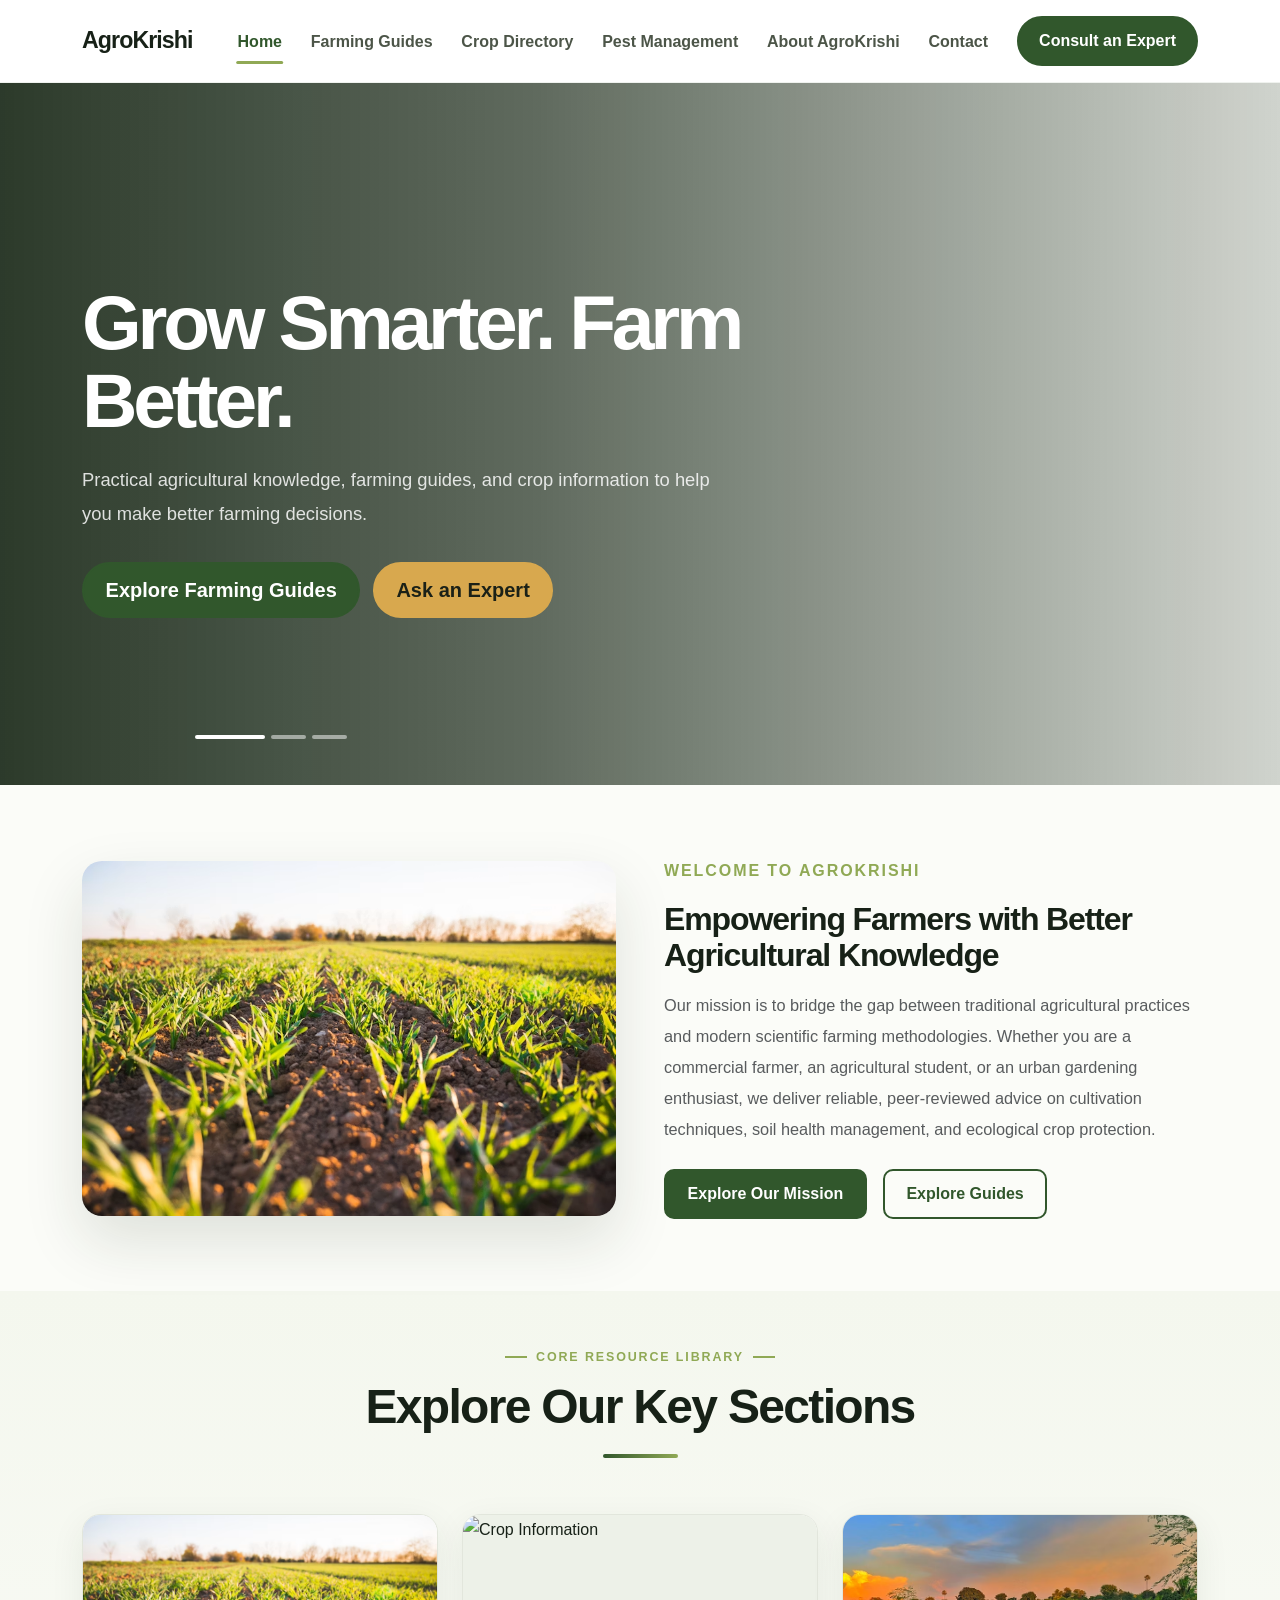
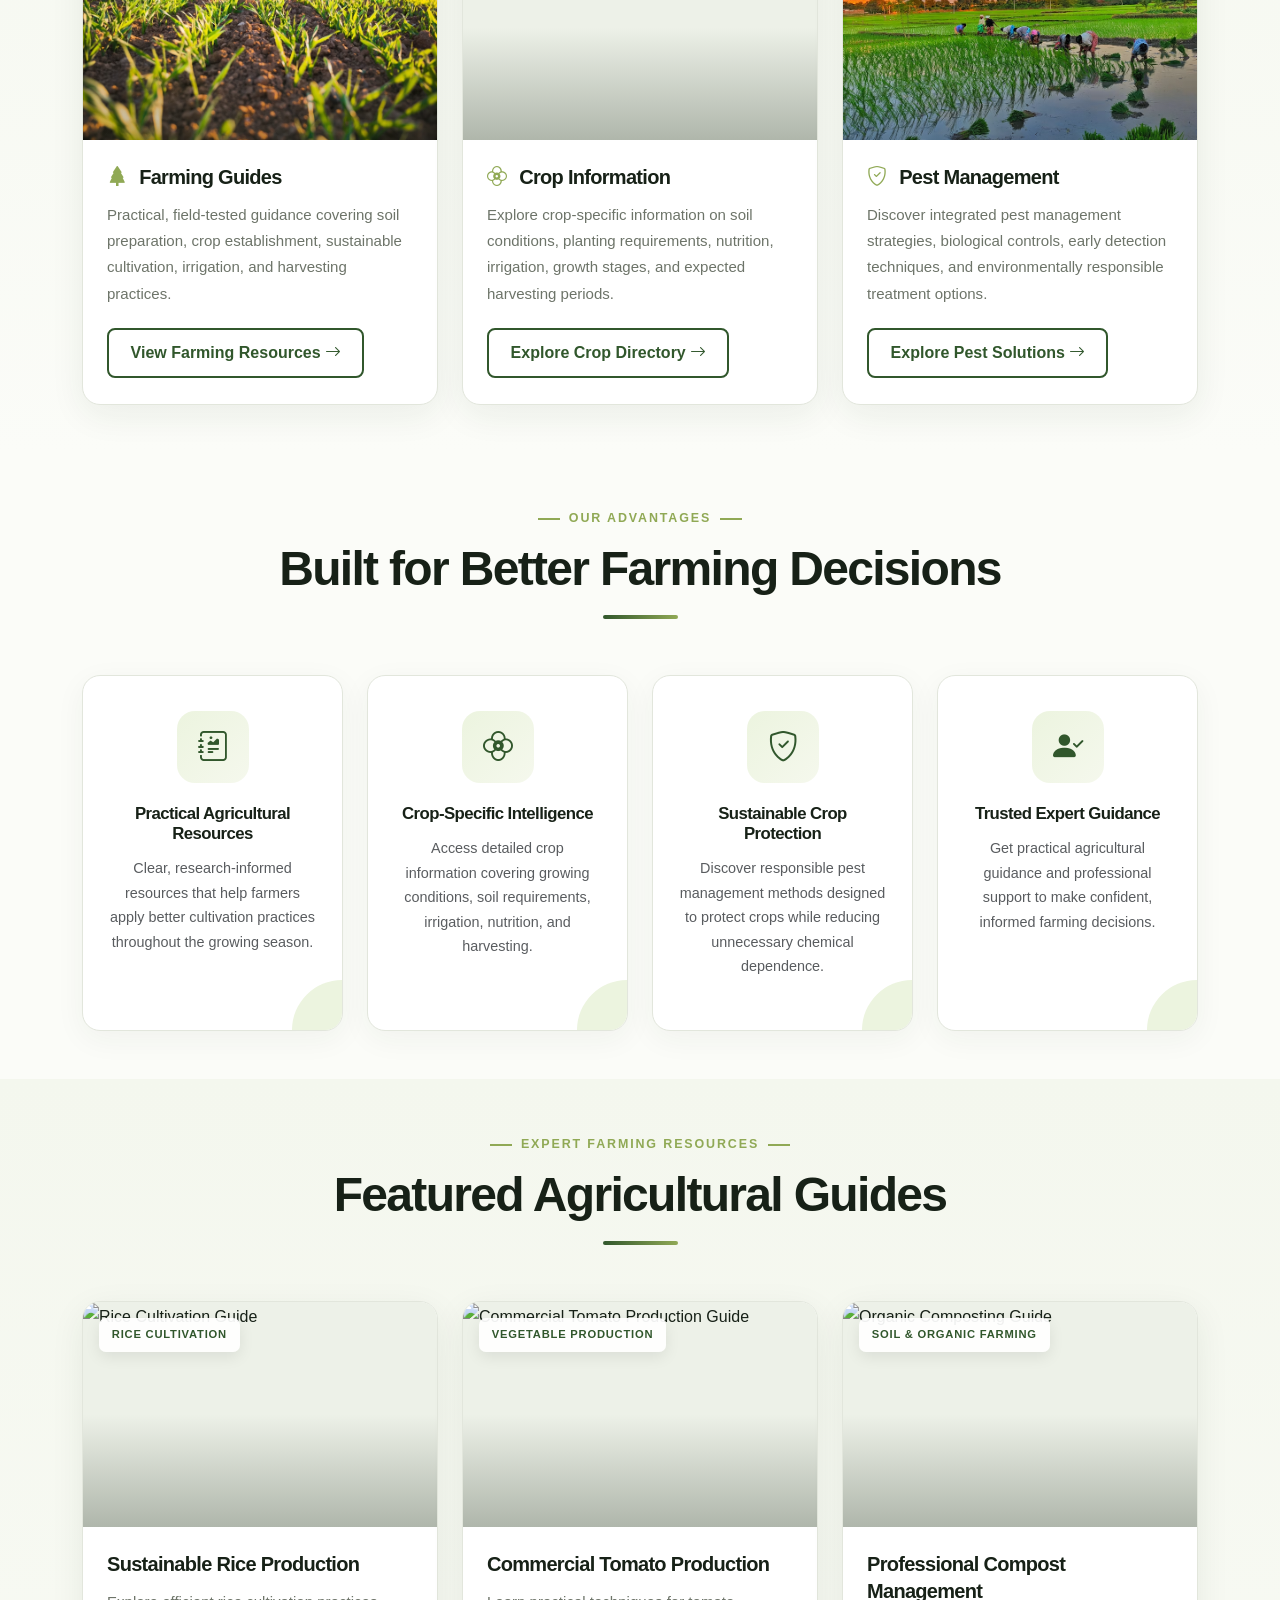
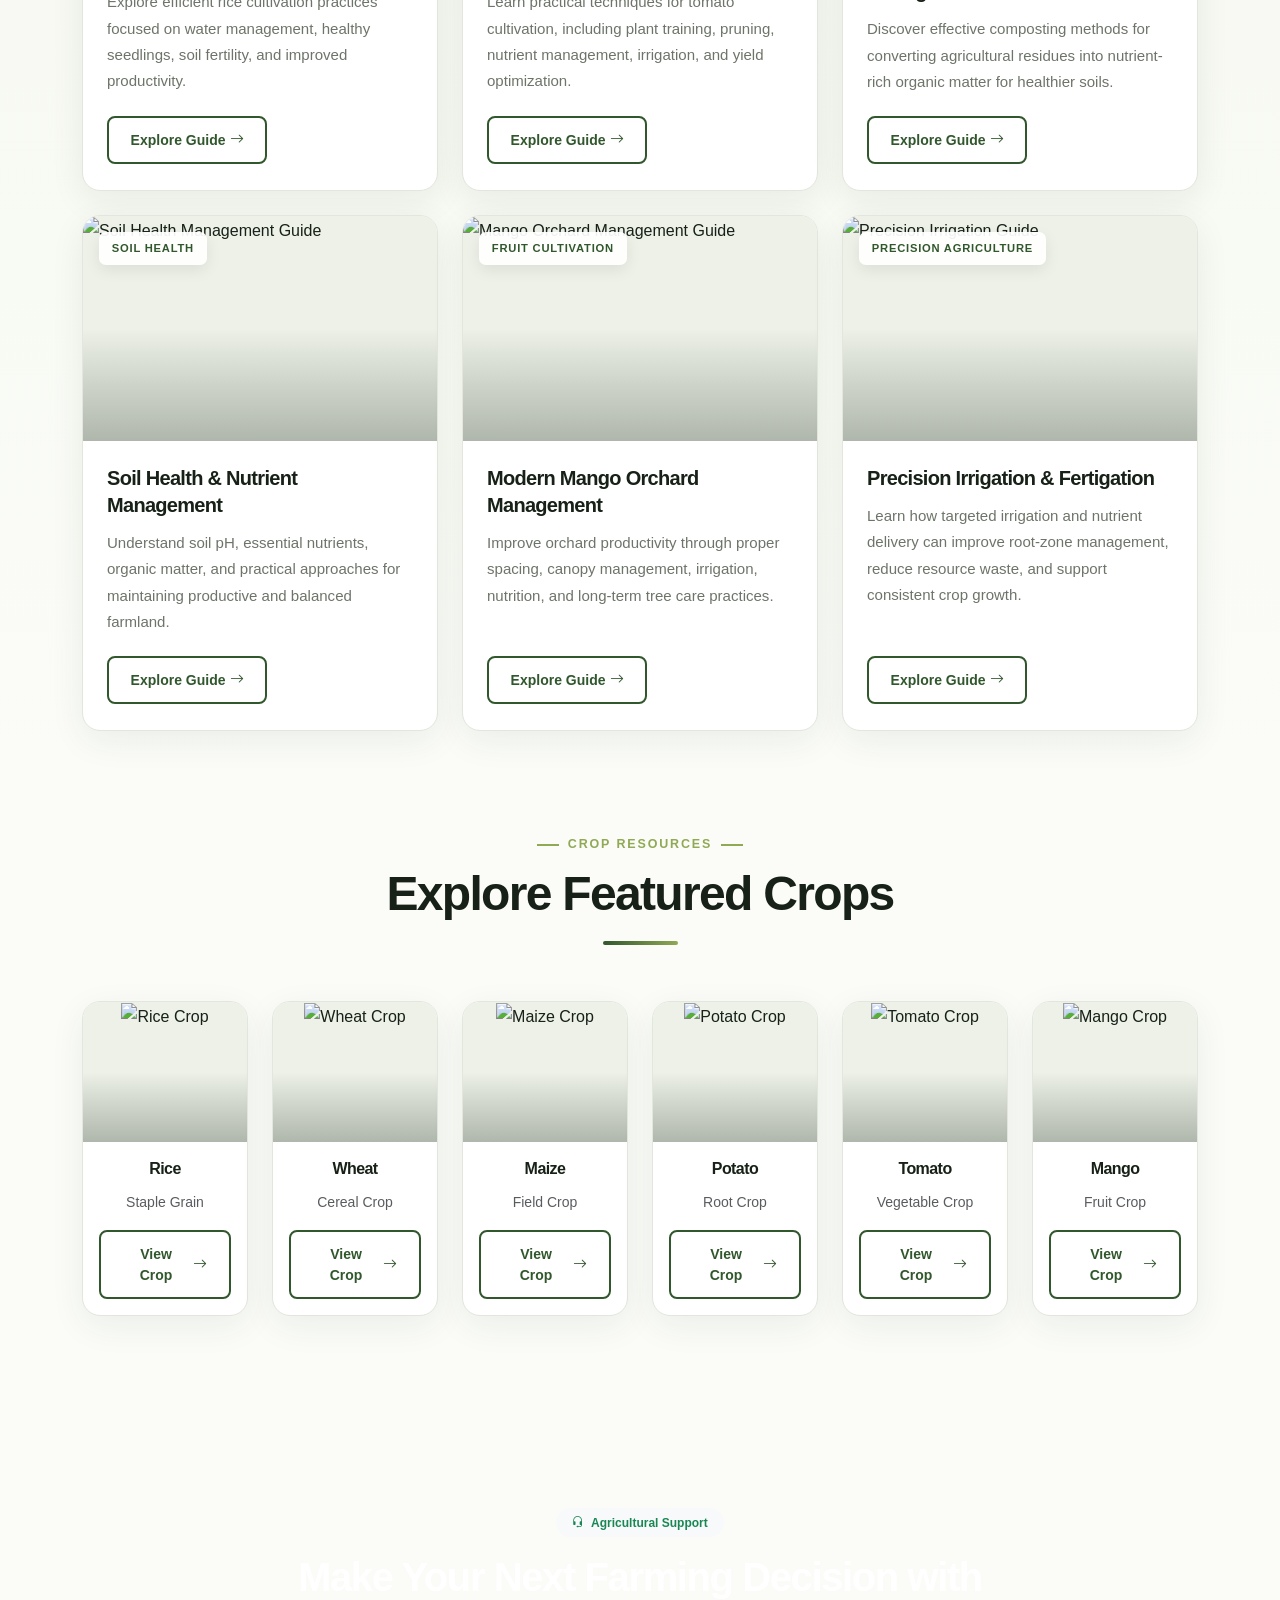
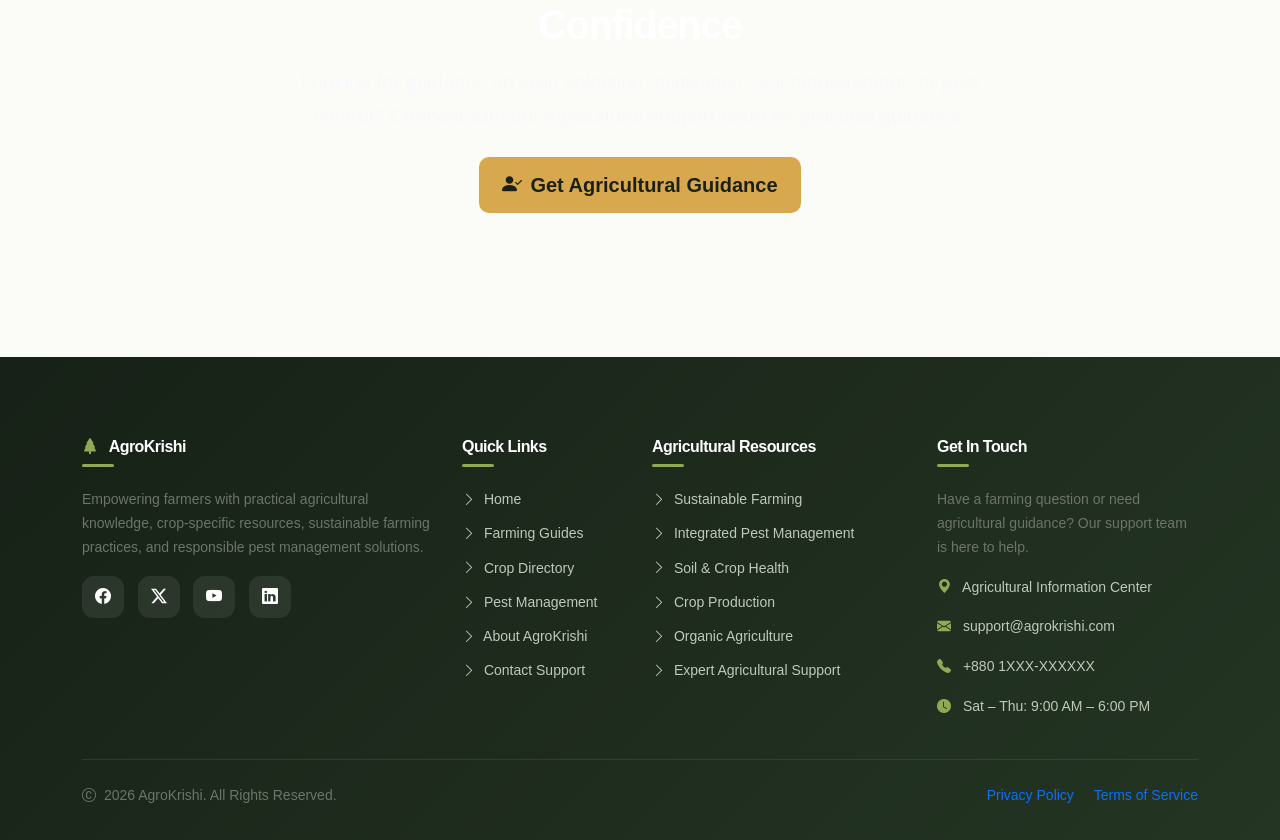
==== index.html @ a3d37161 "first comment" ====
<!DOCTYPE html>
<html lang="en">

<head>
  <meta charset="UTF-8">
  <meta name="viewport" content="width=device-width, initial-scale=1.0">
  <meta name="description"
    content="Agricultural Information Hub - Practical agricultural knowledge, farming guides, crop information, and expert pest management resources.">
  <title>Agricultural Information Hub | Grow Smarter, Farm Better</title>

  <!-- Bootstrap 5 CSS CDN -->
  <link href="https://cdn.jsdelivr.net/npm/bootstrap@5.3.3/dist/css/bootstrap.min.css" rel="stylesheet">
  <!-- Bootstrap Icons CDN -->
  <link href="https://cdn.jsdelivr.net/npm/bootstrap-icons@1.11.3/font/bootstrap-icons.min.css" rel="stylesheet">
  <!-- Custom Style CSS -->
  <link rel="stylesheet" href="assets/css/style.css">
</head>

<body>

 
  <header>

    <nav class="navbar navbar-expand-lg navbar-agri sticky-top">

      <div class="container">

        <!-- Brand -->
        <a class="navbar-brand" href="index.html">
          <span>AgroKrishi</span>
        </a>


        <!-- Mobile Toggle -->
        <button class="navbar-toggler" type="button" data-bs-toggle="collapse" data-bs-target="#navbarAgriContent"
          aria-controls="navbarAgriContent" aria-expanded="false" aria-label="Toggle navigation">

          <span class="navbar-toggler-icon"></span>

        </button>


        <!-- Navigation -->
        <div class="collapse navbar-collapse" id="navbarAgriContent">

          <ul class="navbar-nav mx-auto mb-2 mb-lg-0">

            <li class="nav-item">
              <a class="nav-link active" aria-current="page" href="index.html">
                Home
              </a>
            </li>

            <li class="nav-item">
              <a class="nav-link" href="farming-guides.html">
                Farming Guides
              </a>
            </li>

            <li class="nav-item">
              <a class="nav-link" href="crop-details.html">
                Crop Directory
              </a>
            </li>

            <li class="nav-item">
              <a class="nav-link" href="pest-control.html">
                Pest Management
              </a>
            </li>

            <li class="nav-item">
              <a class="nav-link" href="about.html">
                About AgroKrishi
              </a>
            </li>

            <li class="nav-item">
              <a class="nav-link" href="contact.html">
                Contact
              </a>
            </li>

          </ul>


          <!-- CTA -->
          <div class="d-flex">

            <a href="contact.html" class="btn btn-agri d-none d-lg-inline-block">

              Consult an Expert

            </a>

          </div>

        </div>

      </div>

    </nav>

  </header>


  <!-- MAIN CONTENT (rest of everything, now below header + footer) -->
  <main>
    <!-- HERO CAROUSEL -->
    <section class="hero-carousel">
      <div id="agriHeroCarousel" class="carousel slide carousel-fade" data-bs-ride="carousel">
        <div class="carousel-indicators">
          <button type="button" data-bs-target="#agriHeroCarousel" data-bs-slide-to="0" class="active"
            aria-current="true" aria-label="Slide 1"></button>
          <button type="button" data-bs-target="#agriHeroCarousel" data-bs-slide-to="1" aria-label="Slide 2"></button>
          <button type="button" data-bs-target="#agriHeroCarousel" data-bs-slide-to="2" aria-label="Slide 3"></button>
        </div>
        <div class="carousel-inner">
          <!-- Slide 1 -->
          <div class="carousel-item active"
            style="background-image: url('https://images.unsplash.com/photo-1500382017468-9049fed747ef?auto=format&fit=crop&w=1600&q=80');">
            <div class="hero-overlay">
              <div class="container">
                <div class="row">
                  <div class="col-lg-8 hero-content">
                    <h1>Grow Smarter. Farm Better.</h1>
                    <p>Practical agricultural knowledge, farming guides, and crop information to help you make better
                      farming decisions.</p>
                    <a href="farming-guides.html" class="btn btn-agri btn-lg me-2">Explore Farming Guides</a>
                    <a href="contact.html" class="btn btn-agri-gold btn-lg">Ask an Expert</a>
                  </div>
                </div>
              </div>
            </div>
          </div>
          <!-- Slide 2 -->
          <div class="carousel-item"
            style="background-image: url('https://images.unsplash.com/photo-1592417817098-8f3d6928e181?auto=format&fit=crop&w=1600&q=80');">
            <div class="hero-overlay">
              <div class="container">
                <div class="row">
                  <div class="col-lg-8 hero-content">
                    <h1>Know Your Crops</h1>
                    <p>Discover cultivation methods, soil requirements, varieties, harvesting techniques, and useful
                      information about different crops.</p>
                    <a href="crop-details.html" class="btn btn-agri btn-lg">Explore Crops</a>
                  </div>
                </div>
              </div>
            </div>
          </div>
          <!-- Slide 3 -->
          <div class="carousel-item"
            style="background-image: url('https://images.unsplash.com/photo-1595974482597-4b8da8879bc5?auto=format&fit=crop&w=1600&q=80');">
            <div class="hero-overlay">
              <div class="container">
                <div class="row">
                  <div class="col-lg-8 hero-content">
                    <h1>Protect Your Crops</h1>
                    <p>Learn effective pest monitoring, biological control, organic remedies, and integrated pest
                      management strategies.</p>
                    <a href="pest-control.html" class="btn btn-agri btn-lg">Learn Pest Control</a>
                  </div>
                </div>
              </div>
            </div>
          </div>
        </div>
        
      </div>
    </section>

    <!-- INTRODUCTION SECTION -->
    <section class="py-5">
      <div class="container py-4">
        <div class="row align-items-center g-5">
          <div class="col-lg-6">
            <div class="position-relative">
              <img src="img/introduction section.avif" alt="Farmer examining crop in field"
                class="img-fluid rounded-4 shadow-lg">
            </div>
          </div>
          <div class="col-lg-6">
            <span class="sub-title text-agri-secondary fw-bold text-uppercase">Welcome to AgroKrishi</span>
            <h2 class="main-title my-3">Empowering Farmers with Better Agricultural Knowledge</h2>
            <p class="text-muted leading-relaxed mb-4">
              Our mission is to bridge the gap between traditional agricultural practices and modern scientific farming
              methodologies. Whether you are a commercial farmer, an agricultural student, or an urban gardening
              enthusiast, we deliver reliable, peer-reviewed advice on cultivation techniques, soil health management,
              and ecological crop protection.
            </p>
            <div class="d-flex gap-3">
              <a href="about.html" class="btn btn-agri">Explore Our Mission</a>
              <a href="farming-guides.html" class="btn btn-agri-outline">Explore Guides</a>
            </div>
          </div>

        </div>
      </div>
    </section>

    <!-- FEATURED RESOURCE CARDS -->
    <section class="py-5 bg-agri-light-subtle">
      <div class="container">
        <div class="section-header">
          <span class="sub-title">Core Resource Library</span>
          <h2 class="main-title">Explore Our Key Sections</h2>
          <div class="divider"></div>
        </div>

        <div class="row g-4">

          <!-- Farming Guides -->
          <div class="col-md-4">

            <div class="agri-card">

              <div class="agri-card-img-wrap">
                <img src="img/introduction section.avif" alt="Professional Farming Guides">
              </div>

              <div class="agri-card-body">

                <h3 class="agri-card-title">
                  <i class="bi bi-tree-fill me-2"></i>
                  Farming Guides
                </h3>

                <p class="agri-card-text">
                  Practical, field-tested guidance covering soil preparation,
                  crop establishment, sustainable cultivation, irrigation,
                  and harvesting practices.
                </p>

                <a href="farming-guides.html" class="btn btn-agri-outline mt-auto">

                  View Farming Resources
                  <i class="bi bi-arrow-right ms-1"></i>

                </a>

              </div>

            </div>

          </div>


          <!-- Crop Information -->
          <div class="col-md-4">

            <div class="agri-card">

              <div class="agri-card-img-wrap">
                <img src="https://images.unsplash.com/photo-1530836369250-ef72a3f5cda8?auto=format&fit=crop&w=600&q=80"
                  alt="Crop Information">
              </div>

              <div class="agri-card-body">

                <h3 class="agri-card-title">
                  <i class="bi bi-flower2 me-2"></i>
                  Crop Information
                </h3>

                <p class="agri-card-text">
                  Explore crop-specific information on soil conditions,
                  planting requirements, nutrition, irrigation, growth
                  stages, and expected harvesting periods.
                </p>

                <a href="crop-details.html" class="btn btn-agri-outline mt-auto">

                  Explore Crop Directory
                  <i class="bi bi-arrow-right ms-1"></i>

                </a>

              </div>

            </div>

          </div>


          <!-- Pest Control -->
          <div class="col-md-4">

            <div class="agri-card">

              <div class="agri-card-img-wrap">
                <img src="img/Pest Management.avif" alt="Integrated Pest Management">
              </div>

              <div class="agri-card-body">

                <h3 class="agri-card-title">
                  <i class="bi bi-shield-check me-2"></i>
                  Pest Management
                </h3>

                <p class="agri-card-text">
                  Discover integrated pest management strategies,
                  biological controls, early detection techniques,
                  and environmentally responsible treatment options.
                </p>

                <a href="pest-control.html" class="btn btn-agri-outline mt-auto">

                  Explore Pest Solutions
                  <i class="bi bi-arrow-right ms-1"></i>

                </a>

              </div>

            </div>

          </div>

        </div>
      </div>
    </section>

    <!-- WHY USE OUR AGRICULTURAL HUB -->

    <section class="py-5">

      <div class="container">

        <div class="section-header">

          <span class="sub-title">
            Our Advantages
          </span>

          <h2 class="main-title">
            Built for Better Farming Decisions
          </h2>

          <div class="divider"></div>

        </div>


        <div class="row g-4">

          <!-- Practical Resources -->
          <div class="col-md-6 col-lg-3">

            <div class="feature-box">

              <div class="feature-icon-wrapper">
                <i class="bi bi-journal-richtext"></i>
              </div>

              <h4>
                Practical Agricultural Resources
              </h4>

              <p class="text-muted">
                Clear, research-informed resources that help
                farmers apply better cultivation practices
                throughout the growing season.
              </p>

            </div>

          </div>


          <!-- Crop Intelligence -->
          <div class="col-md-6 col-lg-3">

            <div class="feature-box">

              <div class="feature-icon-wrapper">
                <i class="bi bi-flower2"></i>
              </div>

              <h4>
                Crop-Specific Intelligence
              </h4>

              <p class="text-muted">
                Access detailed crop information covering
                growing conditions, soil requirements,
                irrigation, nutrition, and harvesting.
              </p>

            </div>

          </div>


          <!-- Sustainable Protection -->
          <div class="col-md-6 col-lg-3">

            <div class="feature-box">

              <div class="feature-icon-wrapper">
                <i class="bi bi-shield-check"></i>
              </div>

              <h4>
                Sustainable Crop Protection
              </h4>

              <p class="text-muted">
                Discover responsible pest management methods
                designed to protect crops while reducing
                unnecessary chemical dependence.
              </p>

            </div>

          </div>


          <!-- Expert Guidance -->
          <div class="col-md-6 col-lg-3">

            <div class="feature-box">

              <div class="feature-icon-wrapper">
                <i class="bi bi-person-check-fill"></i>
              </div>

              <h4>
                Trusted Expert Guidance
              </h4>

              <p class="text-muted">
                Get practical agricultural guidance and
                professional support to make confident,
                informed farming decisions.
              </p>

            </div>

          </div>

        </div>

      </div>

    </section>


    <!-- FEATURED FARMING GUIDES -->
    <section class="py-5 bg-agri-light-subtle">

      <div class="container">

        <div class="section-header">

          <span class="sub-title">
            Expert Farming Resources
          </span>

          <h2 class="main-title">
            Featured Agricultural Guides
          </h2>

          <div class="divider"></div>

        </div>


        <div class="row g-4">


          <!-- Guide 1: Rice -->
          <div class="col-md-6 col-lg-4">

            <div class="agri-card">

              <div class="agri-card-img-wrap">

                <img src="https://images.unsplash.com/photo-1615485290382-441e4d049cb5?auto=format&fit=crop&w=600&q=80"
                  alt="Rice Cultivation Guide" loading="lazy">

                <span class="agri-card-badge">
                  Rice Cultivation
                </span>

              </div>


              <div class="agri-card-body">

                <h4 class="agri-card-title">
                  Sustainable Rice Production
                </h4>

                <p class="agri-card-text">
                  Explore efficient rice cultivation practices focused on
                  water management, healthy seedlings, soil fertility,
                  and improved productivity.
                </p>

                <a href="guide-details.html?guide=sri" class="btn btn-agri-outline btn-sm mt-auto">

                  Explore Guide
                  <i class="bi bi-arrow-right ms-1"></i>

                </a>

              </div>

            </div>

          </div>


          <!-- Guide 2: Tomato -->
          <div class="col-md-6 col-lg-4">

            <div class="agri-card">

              <div class="agri-card-img-wrap">

                <img src="https://images.unsplash.com/photo-1595974482597-4b8da8879bc5?auto=format&fit=crop&w=600&q=80"
                  alt="Commercial Tomato Production Guide" loading="lazy">

                <span class="agri-card-badge">
                  Vegetable Production
                </span>

              </div>


              <div class="agri-card-body">

                <h4 class="agri-card-title">
                  Commercial Tomato Production
                </h4>

                <p class="agri-card-text">
                  Learn practical techniques for tomato cultivation,
                  including plant training, pruning, nutrient management,
                  irrigation, and yield optimization.
                </p>

                <a href="guide-details.html?guide=tomato" class="btn btn-agri-outline btn-sm mt-auto">

                  Explore Guide
                  <i class="bi bi-arrow-right ms-1"></i>

                </a>

              </div>

            </div>

          </div>


          <!-- Guide 3: Compost -->
          <div class="col-md-6 col-lg-4">

            <div class="agri-card">

              <div class="agri-card-img-wrap">

                <img src="https://images.unsplash.com/photo-1615485290382-441e4d049cb5?auto=format&fit=crop&w=600&q=80"
                  alt="Organic Composting Guide" loading="lazy">

                <span class="agri-card-badge">
                  Soil & Organic Farming
                </span>

              </div>


              <div class="agri-card-body">

                <h4 class="agri-card-title">
                  Professional Compost Management
                </h4>

                <p class="agri-card-text">
                  Discover effective composting methods for converting
                  agricultural residues into nutrient-rich organic
                  matter for healthier soils.
                </p>

                <a href="guide-details.html?guide=compost" class="btn btn-agri-outline btn-sm mt-auto">

                  Explore Guide
                  <i class="bi bi-arrow-right ms-1"></i>

                </a>

              </div>

            </div>

          </div>


          <!-- Guide 4: Soil -->
          <div class="col-md-6 col-lg-4">

            <div class="agri-card">

              <div class="agri-card-img-wrap">

                <img src="https://images.unsplash.com/photo-1464226184884-fa280b87c399?auto=format&fit=crop&w=600&q=80"
                  alt="Soil Health Management Guide" loading="lazy">

                <span class="agri-card-badge">
                  Soil Health
                </span>

              </div>


              <div class="agri-card-body">

                <h4 class="agri-card-title">
                  Soil Health & Nutrient Management
                </h4>

                <p class="agri-card-text">
                  Understand soil pH, essential nutrients, organic matter,
                  and practical approaches for maintaining productive
                  and balanced farmland.
                </p>

                <a href="guide-details.html?guide=soil" class="btn btn-agri-outline btn-sm mt-auto">

                  Explore Guide
                  <i class="bi bi-arrow-right ms-1"></i>

                </a>

              </div>

            </div>

          </div>


          <!-- Guide 5: Mango -->
          <div class="col-md-6 col-lg-4">

            <div class="agri-card">

              <div class="agri-card-img-wrap">

                <img src="https://images.unsplash.com/photo-1560493676-04071c5f467b?auto=format&fit=crop&w=600&q=80"
                  alt="Mango Orchard Management Guide" loading="lazy">

                <span class="agri-card-badge">
                  Fruit Cultivation
                </span>

              </div>


              <div class="agri-card-body">

                <h4 class="agri-card-title">
                  Modern Mango Orchard Management
                </h4>

                <p class="agri-card-text">
                  Improve orchard productivity through proper spacing,
                  canopy management, irrigation, nutrition, and
                  long-term tree care practices.
                </p>

                <a href="guide-details.html?guide=mango" class="btn btn-agri-outline btn-sm mt-auto">

                  Explore Guide
                  <i class="bi bi-arrow-right ms-1"></i>

                </a>

              </div>

            </div>

          </div>


          <!-- Guide 6: Irrigation -->
          <div class="col-md-6 col-lg-4">

            <div class="agri-card">

              <div class="agri-card-img-wrap">

                <img src="https://images.unsplash.com/photo-1586771107445-d3ca888129ff?auto=format&fit=crop&w=600&q=80"
                  alt="Precision Irrigation Guide" loading="lazy">

                <span class="agri-card-badge">
                  Precision Agriculture
                </span>

              </div>


              <div class="agri-card-body">

                <h4 class="agri-card-title">
                  Precision Irrigation & Fertigation
                </h4>

                <p class="agri-card-text">
                  Learn how targeted irrigation and nutrient delivery
                  can improve root-zone management, reduce resource
                  waste, and support consistent crop growth.
                </p>

                <a href="guide-details.html?guide=drip" class="btn btn-agri-outline btn-sm mt-auto">

                  Explore Guide
                  <i class="bi bi-arrow-right ms-1"></i>

                </a>

              </div>

            </div>

          </div>


        </div>

      </div>

    </section>



    <!-- FEATURED CROPS SHOWCASE -->
    <section class="py-5">

      <div class="container">

        <div class="section-header">

          <span class="sub-title">
            Crop Resources
          </span>

          <h2 class="main-title">
            Explore Featured Crops
          </h2>

          <div class="divider"></div>

        </div>


        <div class="row g-4">


          <!-- Rice -->
          <div class="col-md-4 col-lg-2">

            <div class="agri-card text-center">

              <div class="agri-card-img-wrap" style="height: 140px;">

                <img src="https://images.unsplash.com/photo-1536304929831-ee1ca9d44906?auto=format&fit=crop&w=400&q=80"
                  alt="Rice Crop" loading="lazy">

              </div>

              <div class="agri-card-body p-3">

                <h5 class="agri-card-title fs-6 fw-bold">
                  Rice
                </h5>

                <p class="small text-muted mb-3">
                  Staple Grain
                </p>

                <a href="crop-details-single.html?crop=rice" class="btn btn-agri-outline btn-sm w-100">

                  View Crop
                  <i class="bi bi-arrow-right ms-1"></i>

                </a>

              </div>

            </div>

          </div>


          <!-- Wheat -->
          <div class="col-md-4 col-lg-2">

            <div class="agri-card text-center">

              <div class="agri-card-img-wrap" style="height: 140px;">

                <img src="https://images.unsplash.com/photo-1574323347407-f5e1ad6d020b?auto=format&fit=crop&w=400&q=80"
                  alt="Wheat Crop" loading="lazy">

              </div>

              <div class="agri-card-body p-3">

                <h5 class="agri-card-title fs-6 fw-bold">
                  Wheat
                </h5>

                <p class="small text-muted mb-3">
                  Cereal Crop
                </p>

                <a href="crop-details-single.html?crop=wheat" class="btn btn-agri-outline btn-sm w-100">

                  View Crop
                  <i class="bi bi-arrow-right ms-1"></i>

                </a>

              </div>

            </div>

          </div>


          <!-- Maize -->
          <div class="col-md-4 col-lg-2">

            <div class="agri-card text-center">

              <div class="agri-card-img-wrap" style="height: 140px;">

                <img src="https://images.unsplash.com/photo-1551754655-cd27e38d2076?auto=format&fit=crop&w=400&q=80"
                  alt="Maize Crop" loading="lazy">

              </div>

              <div class="agri-card-body p-3">

                <h5 class="agri-card-title fs-6 fw-bold">
                  Maize
                </h5>

                <p class="small text-muted mb-3">
                  Field Crop
                </p>

                <a href="crop-details-single.html?crop=maize" class="btn btn-agri-outline btn-sm w-100">

                  View Crop
                  <i class="bi bi-arrow-right ms-1"></i>

                </a>

              </div>

            </div>

          </div>


          <!-- Potato -->
          <div class="col-md-4 col-lg-2">

            <div class="agri-card text-center">

              <div class="agri-card-img-wrap" style="height: 140px;">

                <img src="https://images.unsplash.com/photo-1518977676601-b53f82aba655?auto=format&fit=crop&w=400&q=80"
                  alt="Potato Crop" loading="lazy">

              </div>

              <div class="agri-card-body p-3">

                <h5 class="agri-card-title fs-6 fw-bold">
                  Potato
                </h5>

                <p class="small text-muted mb-3">
                  Root Crop
                </p>

                <a href="crop-details-single.html?crop=potato" class="btn btn-agri-outline btn-sm w-100">

                  View Crop
                  <i class="bi bi-arrow-right ms-1"></i>

                </a>

              </div>

            </div>

          </div>


          <!-- Tomato -->
          <div class="col-md-4 col-lg-2">

            <div class="agri-card text-center">

              <div class="agri-card-img-wrap" style="height: 140px;">

                <img src="https://images.unsplash.com/photo-1592841200221-a6898f307baa?auto=format&fit=crop&w=400&q=80"
                  alt="Tomato Crop" loading="lazy">

              </div>

              <div class="agri-card-body p-3">

                <h5 class="agri-card-title fs-6 fw-bold">
                  Tomato
                </h5>

                <p class="small text-muted mb-3">
                  Vegetable Crop
                </p>

                <a href="crop-details-single.html?crop=tomato" class="btn btn-agri-outline btn-sm w-100">

                  View Crop
                  <i class="bi bi-arrow-right ms-1"></i>

                </a>

              </div>

            </div>

          </div>


          <!-- Mango -->
          <div class="col-md-4 col-lg-2">

            <div class="agri-card text-center">

              <div class="agri-card-img-wrap" style="height: 140px;">

                <img src="https://images.unsplash.com/photo-1553279768-865429fa0078?auto=format&fit=crop&w=400&q=80"
                  alt="Mango Crop" loading="lazy">

              </div>

              <div class="agri-card-body p-3">

                <h5 class="agri-card-title fs-6 fw-bold">
                  Mango
                </h5>

                <p class="small text-muted mb-3">
                  Fruit Crop
                </p>

                <a href="crop-details-single.html?crop=mango" class="btn btn-agri-outline btn-sm w-100">

                  View Crop
                  <i class="bi bi-arrow-right ms-1"></i>

                </a>

              </div>

            </div>

          </div>


        </div>

      </div>

    </section>



    <section class="my-5">

      <div class="container">

        <div class="cta-banner">

          <div class="row justify-content-center text-center">

            <div class="col-lg-8">

              <span class="badge bg-light text-success rounded-pill px-3 py-2 mb-3">
                <i class="bi bi-headset me-1"></i>
                Agricultural Support
              </span>

              <h2 class="text-white mb-3 display-6 fw-bold">
                Make Your Next Farming Decision with Confidence
              </h2>

              <p class="fs-5 mb-4 text-light">
                Looking for guidance on crop selection, cultivation,
                soil management, or pest control? Connect with our
                agricultural support team for practical guidance.
              </p>

              <a href="contact.html" class="btn btn-agri-gold btn-lg">

                <i class="bi bi-person-check-fill me-2"></i>
                Get Agricultural Guidance

              </a>

            </div>

          </div>

        </div>

      </div>

    </section>


  </main>
  <footer class="agri-footer">

    <div class="container">

      <div class="row g-4 mb-4">

        <!-- Brand & About -->
        <div class="col-lg-4 col-md-6">

          <h5 class="fw-bold">

            <i class="bi bi-tree-fill text-agri-secondary me-2"></i>

            AgroKrishi

          </h5>

          <p class="small text-light-50">

            Empowering farmers with practical agricultural knowledge,
            crop-specific resources, sustainable farming practices,
            and responsible pest management solutions.

          </p>


          <!-- Social Links -->
          <div class="d-flex gap-2 mt-3">

            <a href="#" class="social-icon-btn" aria-label="Facebook">

              <i class="bi bi-facebook"></i>

            </a>


            <a href="#" class="social-icon-btn" aria-label="X">

              <i class="bi bi-twitter-x"></i>

            </a>


            <a href="#" class="social-icon-btn" aria-label="YouTube">

              <i class="bi bi-youtube"></i>

            </a>


            <a href="#" class="social-icon-btn" aria-label="LinkedIn">

              <i class="bi bi-linkedin"></i>

            </a>

          </div>

        </div>



        <!-- Quick Links -->
        <div class="col-lg-2 col-md-6">

          <h5 class="fw-bold">
            Quick Links
          </h5>

          <ul class="agri-footer-links small">

            <li>
              <a href="index.html">
                <i class="bi bi-chevron-right me-1"></i>
                Home
              </a>
            </li>

            <li>
              <a href="farming-guides.html">
                <i class="bi bi-chevron-right me-1"></i>
                Farming Guides
              </a>
            </li>

            <li>
              <a href="crop-details.html">
                <i class="bi bi-chevron-right me-1"></i>
                Crop Directory
              </a>
            </li>

            <li>
              <a href="pest-control.html">
                <i class="bi bi-chevron-right me-1"></i>
                Pest Management
              </a>
            </li>

            <li>
              <a href="about.html">
                <i class="bi bi-chevron-right me-1"></i>
                About AgroKrishi
              </a>
            </li>

            <li>
              <a href="contact.html">
                <i class="bi bi-chevron-right me-1"></i>
                Contact Support
              </a>
            </li>

          </ul>

        </div>



        <!-- Agricultural Resources -->
        <div class="col-lg-3 col-md-6">

          <h5 class="fw-bold">
            Agricultural Resources
          </h5>

          <ul class="agri-footer-links small">

            <li>
              <a href="farming-guides.html">
                <i class="bi bi-chevron-right me-1"></i>
                Sustainable Farming
              </a>
            </li>

            <li>
              <a href="pest-control.html">
                <i class="bi bi-chevron-right me-1"></i>
                Integrated Pest Management
              </a>
            </li>

            <li>
              <a href="crop-details.html">
                <i class="bi bi-chevron-right me-1"></i>
                Soil & Crop Health
              </a>
            </li>

            <li>
              <a href="crop-details.html">
                <i class="bi bi-chevron-right me-1"></i>
                Crop Production
              </a>
            </li>

            <li>
              <a href="farming-guides.html">
                <i class="bi bi-chevron-right me-1"></i>
                Organic Agriculture
              </a>
            </li>

            <li>
              <a href="contact.html">
                <i class="bi bi-chevron-right me-1"></i>
                Expert Agricultural Support
              </a>
            </li>

          </ul>

        </div>



        <!-- Contact -->
        <div class="col-lg-3 col-md-6">

          <h5 class="fw-bold">
            Get In Touch
          </h5>

          <p class="small text-light-50 mb-3">

            Have a farming question or need agricultural
            guidance? Our support team is here to help.

          </p>


          <ul class="list-unstyled small text-light-50">

            <li class="mb-3">

              <i class="bi bi-geo-alt-fill text-agri-secondary me-2"></i>

              Agricultural Information Center

            </li>


            <li class="mb-3">

              <i class="bi bi-envelope-fill text-agri-secondary me-2"></i>

              support@agrokrishi.com

            </li>


            <li class="mb-3">

              <i class="bi bi-telephone-fill text-agri-secondary me-2"></i>

              +880 1XXX-XXXXXX

            </li>


            <li>

              <i class="bi bi-clock-fill text-agri-secondary me-2"></i>

              Sat – Thu: 9:00 AM – 6:00 PM

            </li>

          </ul>

        </div>

      </div>



      <!-- Divider -->
      <hr class="border-secondary my-4">



      <!-- Bottom Footer -->
      <div class="row align-items-center small">

        <div class="col-md-6 text-center text-md-start">

          <p class="mb-0">

            <i class="bi bi-c-circle me-1"></i>

            2026 AgroKrishi. All Rights Reserved.

          </p>

        </div>


        <div class="col-md-6 text-center text-md-end mt-2 mt-md-0">

          <a href="#" class="text-light-50 text-decoration-none me-3">

            Privacy Policy

          </a>

          <a href="#" class="text-light-50 text-decoration-none">

            Terms of Service

          </a>

        </div>

      </div>

    </div>

  </footer>

  <!-- Bootstrap 5 JS Bundle CDN -->
  <script src="https://cdn.jsdelivr.net/npm/bootstrap@5.3.3/dist/js/bootstrap.bundle.min.js"></script>
  <!-- Custom JS File -->
  <script src="assets/js/script.js"></script>
</body>

</html>
---- assets/css/style.css ----
:root {
    --agri-primary: #31572c;
    --agri-primary-hover: #1f3d1c;
    --agri-secondary: #90a955;
    --agri-accent: #ecf4df;
    --agri-dark: #172117;
    --agri-light: #f8f9f3;
    --agri-muted: #6d7469;
    --agri-gold: #d8a84e;
    --agri-border: #e2e6dc;

    --agri-card-shadow:
        0 10px 35px rgba(35, 55, 28, 0.07);

    --agri-hover-shadow:
        0 20px 55px rgba(35, 55, 28, 0.14);

    --agri-transition:
        all 0.35s cubic-bezier(.22,.61,.36,1);
}

* {
    box-sizing: border-box;
}

html {
    scroll-behavior: smooth;
}

body {
    font-family:
        "Inter",
        "Segoe UI",
        Roboto,
        Arial,
        sans-serif;

    color: var(--agri-dark);
    background: #fbfcf8;
    line-height: 1.7;
    overflow-x: hidden;
}

h1,
h2,
h3,
h4,
h5,
h6 {
    color: var(--agri-dark);
    font-weight: 800;
    letter-spacing: -0.035em;
}

p {
    color: var(--agri-muted);
}

a {
    text-decoration: none;
    transition: var(--agri-transition);
}

.text-agri-primary {
    color: var(--agri-primary) !important;
}

.text-agri-secondary {
    color: var(--agri-secondary) !important;
}

.bg-agri-primary {
    background-color: var(--agri-primary) !important;
}

.bg-agri-secondary {
    background-color: var(--agri-secondary) !important;
}

.bg-agri-accent {
    background-color: var(--agri-accent) !important;
}

.bg-agri-dark {
    background-color: var(--agri-dark) !important;
}

.bg-agri-light-subtle {
    background:
        linear-gradient(
            180deg,
            #f4f7ee 0%,
            #fbfcf8 100%
        ) !important;
}


.btn-agri,
.btn-agri-outline,
.btn-agri-gold {
    min-height: 48px;
    display: inline-flex;
    align-items: center;
    justify-content: center;
    padding: 0.7rem 1.35rem;

    border-radius: 10px;
    font-weight: 700;

    transition: var(--agri-transition);
}


.btn-agri {
    background: var(--agri-primary);
    border: 2px solid var(--agri-primary);
    color: #fff;
}

.btn-agri:hover,
.btn-agri:focus {
    background: var(--agri-primary-hover);
    border-color: var(--agri-primary-hover);
    color: #fff;

    transform: translateY(-2px);

    box-shadow:
        0 10px 25px rgba(49, 87, 44, .22);
}

.btn-agri-outline {
    background: transparent;
    border: 2px solid var(--agri-primary);
    color: var(--agri-primary);
}

.btn-agri-outline:hover,
.btn-agri-outline:focus {
    background: var(--agri-primary);
    border-color: var(--agri-primary);
    color: #fff;

    transform: translateY(-2px);
}


.btn-agri-gold {
    background: var(--agri-gold);
    border: 2px solid var(--agri-gold);
    color: #1b2117;
}

.btn-agri-gold:hover {
    background: #c7943e;
    border-color: #c7943e;
    color: #fff;

    transform: translateY(-2px);
}

.navbar-agri {
    background: rgba(255, 255, 255, 0.94);
    backdrop-filter: blur(18px);
    -webkit-backdrop-filter: blur(18px);

    border-bottom: 1px solid rgba(49, 87, 44, .08);

    padding: 1rem 0;

    transition: var(--agri-transition);
}

.navbar-agri .navbar-brand {
    display: flex;
    align-items: center;
    gap: 0.55rem;

    color: var(--agri-dark);

    font-size: 1.45rem;
    font-weight: 900;

    letter-spacing: -0.04em;
}

.navbar-agri .navbar-brand i {
    width: 42px;
    height: 42px;

    display: inline-flex;
    align-items: center;
    justify-content: center;

    background: var(--agri-primary);
    color: #fff !important;

    border-radius: 12px;

    font-size: 1.35rem !important;
}

.navbar-agri .nav-link {
    position: relative;

    color: #4c5548;
    font-weight: 650;

    padding: .55rem .9rem !important;

    border-radius: 0;

    transition: var(--agri-transition);
}

.navbar-agri .nav-link::after {
    content: "";

    position: absolute;

    left: 50%;
    bottom: 0;

    width: 0;
    height: 3px;

    background: var(--agri-secondary);

    border-radius: 20px;

    transform: translateX(-50%);

    transition: var(--agri-transition);
}

.navbar-agri .nav-link:hover,
.navbar-agri .nav-link.active {
    color: var(--agri-primary);
    background: transparent;
}

.navbar-agri .nav-link:hover::after,
.navbar-agri .nav-link.active::after {
    width: 65%;
}

.navbar-agri .btn-agri {
    border-radius: 30px;
    padding-left: 1.25rem;
    padding-right: 1.25rem;
}


.navbar-toggler {
    border: 1px solid var(--agri-border);
    padding: .55rem .7rem;
    border-radius: 10px;
}

.navbar-toggler:focus {
    box-shadow: 0 0 0 3px var(--agri-accent);
}


.hero-carousel .carousel-item {
    height: 78vh;
    min-height: 570px;

    background-size: cover;
    background-position: center;

    position: relative;
}

.hero-overlay {
    position: absolute;
    inset: 0;

    display: flex;
    align-items: center;

    background:
        linear-gradient(
            90deg,
            rgba(15, 31, 14, .88) 0%,
            rgba(15, 31, 14, .66) 42%,
            rgba(15, 31, 14, .18) 100%
        );
}

.hero-content {
    color: #fff;

    max-width: 780px;
    padding-top: 2rem;
}

.hero-content h1 {
    color: #fff;

    font-size: clamp(2.8rem, 6vw, 5.5rem);
    line-height: 1.02;

    font-weight: 900;

    max-width: 760px;

    letter-spacing: -0.055em;

    margin-bottom: 1.5rem;
}

.hero-content p {
    color: rgba(255,255,255,.84);

    max-width: 650px;

    font-size: 1.15rem;
    line-height: 1.8;

    margin-bottom: 2rem;
}

.hero-content .btn {
    border-radius: 50px;
}


.hero-carousel .carousel-indicators {
    bottom: 30px;
    justify-content: flex-start;

    padding-left: calc(
        (100% - 1320px) / 2
    );
}

.hero-carousel .carousel-indicators button {
    width: 35px;
    height: 4px;

    border: 0;
    border-radius: 10px;

    opacity: .5;

    transition: var(--agri-transition);
}

.hero-carousel .carousel-indicators button.active {
    width: 70px;
    opacity: 1;
}


.section-header {
    margin-bottom: 3.5rem;
    text-align: center;
}

.section-header .sub-title {
    display: inline-flex;
    align-items: center;
    gap: .55rem;

    color: var(--agri-secondary);

    font-size: .78rem;
    font-weight: 800;

    text-transform: uppercase;
    letter-spacing: .15em;

    margin-bottom: .7rem;
}

.section-header .sub-title::before,
.section-header .sub-title::after {
    content: "";

    width: 22px;
    height: 2px;

    background: var(--agri-secondary);
}

.section-header .main-title {
    color: var(--agri-dark);

    font-size: clamp(2rem, 4vw, 3rem);

    line-height: 1.15;

    max-width: 760px;

    margin: 0 auto .9rem;
}

.section-header .divider {
    width: 75px;
    height: 4px;

    background:
        linear-gradient(
            90deg,
            var(--agri-primary),
            var(--agri-secondary)
        );

    margin: 1.2rem auto 0;

    border-radius: 20px;
}


main > section:first-of-type:not(.hero-carousel) {
    position: relative;
}

.sub-title {
    color: var(--agri-secondary);
    letter-spacing: .12em;
}

.main-title {
    color: var(--agri-dark);
    line-height: 1.15;
}

.leading-relaxed {
    line-height: 1.9;
    font-size: 1.02rem;
}

main section img {
    max-width: 100%;
}

.position-relative > img {
    transition: var(--agri-transition);
}

.position-relative > img:hover {
    transform: translateY(-5px);
}


.agri-card {
    position: relative;

    border: 1px solid var(--agri-border);
    border-radius: 18px;

    overflow: hidden;

    background: #fff;

    box-shadow: var(--agri-card-shadow);

    height: 100%;

    display: flex;
    flex-direction: column;

    transition: var(--agri-transition);
}

.agri-card::before {
    content: "";

    position: absolute;

    left: 0;
    top: 0;

    width: 100%;
    height: 3px;

    background:
        linear-gradient(
            90deg,
            var(--agri-primary),
            var(--agri-secondary)
        );

    transform: scaleX(0);
    transform-origin: left;

    transition: var(--agri-transition);

    z-index: 2;
}

.agri-card:hover {
    transform: translateY(-10px);

    border-color: rgba(144, 169, 85, .5);

    box-shadow: var(--agri-hover-shadow);
}

.agri-card:hover::before {
    transform: scaleX(1);
}


.agri-card-img-wrap {
    position: relative;

    overflow: hidden;

    height: 225px;

    background: #edf1e8;
}

.agri-card-img-wrap img {
    width: 100%;
    height: 100%;

    object-fit: cover;

    transition:
        transform .7s cubic-bezier(.22,.61,.36,1),
        filter .4s ease;
}

.agri-card:hover .agri-card-img-wrap img {
    transform: scale(1.08);
    filter: saturate(1.08);
}


.agri-card-img-wrap::after {
    content: "";

    position: absolute;
    inset: 0;

    background:
        linear-gradient(
            to top,
            rgba(15, 30, 13, .28),
            transparent 50%
        );

    pointer-events: none;
}


.agri-card-badge {
    position: absolute;

    left: 1rem;
    top: 1rem;
    right: auto;

    z-index: 3;

    background: rgba(255,255,255,.93);

    color: var(--agri-primary);

    font-size: .7rem;
    font-weight: 800;

    padding: .45rem .8rem;

    border-radius: 7px;

    text-transform: uppercase;
    letter-spacing: .07em;

    box-shadow: 0 5px 15px rgba(0,0,0,.08);
}


.agri-card-body {
    padding: 1.5rem 1.5rem 1.6rem;

    display: flex;
    flex-direction: column;

    flex-grow: 1;
}

.agri-card-title {
    color: var(--agri-dark);

    font-size: 1.25rem;

    line-height: 1.35;

    margin-bottom: .7rem;
}

.agri-card-title i {
    color: var(--agri-secondary);
}

.agri-card-text {
    color: var(--agri-muted);

    font-size: .94rem;
    line-height: 1.75;

    margin-bottom: 1.3rem;

    flex-grow: 1;
}

.agri-card .btn {
    align-self: flex-start;
    border-radius: 8px;
}


.feature-box {
    position: relative;

    padding: 2.2rem 1.6rem;

    border-radius: 18px;

    background: #fff;

    border: 1px solid var(--agri-border);

    box-shadow: 0 8px 30px rgba(40,60,35,.05);

    text-align: center;

    height: 100%;

    overflow: hidden;

    transition: var(--agri-transition);
}

.feature-box::after {
    content: "";

    position: absolute;

    width: 100px;
    height: 100px;

    right: -50px;
    bottom: -50px;

    background: var(--agri-accent);

    border-radius: 50%;

    transition: var(--agri-transition);
}

.feature-box:hover {
    transform: translateY(-8px);

    border-color: rgba(144,169,85,.45);

    box-shadow: var(--agri-hover-shadow);
}

.feature-box:hover::after {
    transform: scale(2.2);
}

.feature-icon-wrapper {
    position: relative;
    z-index: 2;

    width: 72px;
    height: 72px;

    display: inline-flex;
    align-items: center;
    justify-content: center;

    border-radius: 18px;

    background:
        linear-gradient(
            135deg,
            var(--agri-accent),
            #f5f8ed
        );

    color: var(--agri-primary);

    font-size: 1.9rem;

    margin-bottom: 1.3rem;

    transition: var(--agri-transition);
}

.feature-box:hover .feature-icon-wrapper {
    background: var(--agri-primary);
    color: #fff;

    transform: rotate(-5deg) scale(1.08);
}

.feature-box h4 {
    position: relative;
    z-index: 2;

    font-size: 1.05rem;

    margin-bottom: .75rem;
}

.feature-box p {
    position: relative;
    z-index: 2;

    font-size: .9rem;
}


.filter-btn {
    border: 1px solid var(--agri-border);

    background: #fff;
    color: #4c5548;

    font-weight: 700;

    padding: .55rem 1.2rem;

    border-radius: 50px;

    margin: .25rem;

    transition: var(--agri-transition);
}

.filter-btn:hover {
    color: var(--agri-primary);

    border-color: var(--agri-secondary);

    transform: translateY(-2px);
}

.filter-btn.active {
    background: var(--agri-primary);

    color: #fff;

    border-color: var(--agri-primary);

    box-shadow:
        0 8px 20px rgba(49,87,44,.18);
}


.cta-banner {
    position: relative;

    overflow: hidden;

    background:
        linear-gradient(
            100deg,
            rgba(25,50,22,.94),
            rgba(49,87,44,.84)
        ),
        url("https://images.unsplash.com/photo-1500382017468-9049fed747ef?auto=format&fit=crop&w=1600&q=80");

    background-size: cover;
    background-position: center;

    background-attachment: fixed;

    color: #fff;

    padding: 6rem 2rem;

    text-align: center;

    border-radius: 24px;

    margin: 2rem auto;
}

.cta-banner h2,
.cta-banner h3 {
    color: #fff;
}

.cta-banner p {
    color: rgba(255,255,255,.8);
}


.sidebar-widget {
    background: #fff;

    border: 1px solid var(--agri-border);

    border-radius: 16px;

    padding: 1.4rem;

    margin-bottom: 1.5rem;

    box-shadow: var(--agri-card-shadow);
}

.sidebar-widget-title {
    color: var(--agri-dark);

    font-size: 1.05rem;

    margin-bottom: 1rem;

    padding-bottom: .8rem;

    border-bottom:
        1px solid var(--agri-border);

    position: relative;
}

.sidebar-widget-title::after {
    content: "";

    position: absolute;

    left: 0;
    bottom: -2px;

    width: 45px;
    height: 3px;

    background: var(--agri-secondary);

    border-radius: 10px;
}

.agri-footer {
    position: relative;

    background:
        linear-gradient(
            135deg,
            #172117,
            #243523
        );

    color: #bfc9b9;

    padding-top: 5rem;
    padding-bottom: 2rem;

    margin-top: 3rem;
}

.agri-footer h5 {
    color: #fff;

    font-size: 1rem;

    margin-bottom: 1.3rem;

    position: relative;

    padding-bottom: .7rem;
}

.agri-footer h5::after {
    content: "";

    position: absolute;

    left: 0;
    bottom: 0;

    width: 32px;
    height: 3px;

    background: var(--agri-secondary);

    border-radius: 10px;
}

.agri-footer-links {
    list-style: none;

    padding: 0;
    margin: 0;
}

.agri-footer-links li {
    margin-bottom: .65rem;
}

.agri-footer-links a {
    color: #bfc9b9;
}

.agri-footer-links a:hover {
    color: #fff;
    padding-left: 7px;
}

.social-icon-btn {
    width: 42px;
    height: 42px;

    display: inline-flex;
    align-items: center;
    justify-content: center;

    border-radius: 12px;

    background: rgba(255,255,255,.08);

    color: #fff;

    margin-right: .35rem;

    transition: var(--agri-transition);
}

.social-icon-btn:hover {
    background: var(--agri-secondary);

    color: var(--agri-dark);

    transform: translateY(-4px);
}


img {
    max-width: 100%;
}

.rounded-4 {
    border-radius: 20px !important;
}

.shadow-lg {
    box-shadow:
        0 25px 60px rgba(30,50,25,.13) !important;
}

::-webkit-scrollbar {
    width: 9px;
}

::-webkit-scrollbar-track {
    background: #f1f3ed;
}

::-webkit-scrollbar-thumb {
    background: var(--agri-secondary);
    border-radius: 20px;
}

::-webkit-scrollbar-thumb:hover {
    background: var(--agri-primary);
}

::selection {
    background: var(--agri-secondary);
    color: #fff;
}


@media (max-width: 1199.98px) {

    .hero-content h1 {
        font-size: 4.2rem;
    }

    .hero-carousel .carousel-indicators {
        padding-left: 5%;
    }
}

@media (max-width: 991.98px) {

    .navbar-agri {
        padding: .75rem 0;
    }

    .navbar-agri .navbar-collapse {
        padding-top: 1rem;
    }

    .navbar-agri .nav-link {
        padding: .7rem .8rem !important;
    }

    .navbar-agri .nav-link::after {
        display: none;
    }

    .hero-carousel .carousel-item {
        height: 65vh;
        min-height: 500px;
    }

    .hero-overlay {
        background:
            linear-gradient(
                90deg,
                rgba(15,31,14,.88),
                rgba(15,31,14,.5)
            );
    }

    .hero-content h1 {
        font-size: 3.5rem;
    }

    .hero-content p {
        font-size: 1rem;
    }

    .agri-card-img-wrap {
        height: 210px;
    }
}

@media (max-width: 767.98px) {

    .hero-carousel .carousel-item {
        height: 75vh;
        min-height: 520px;
    }

    .hero-content {
        padding: 0 1rem;
    }

    .hero-content h1 {
        font-size: 2.8rem;
    }

    .hero-content p {
        font-size: .98rem;
        line-height: 1.7;
    }

    .hero-content .btn {
        margin-bottom: .6rem;
    }

    .section-header {
        margin-bottom: 2.5rem;
    }

    .section-header .main-title {
        font-size: 2rem;
    }

    .cta-banner {
        border-radius: 16px;
        padding: 4rem 1.5rem;
        background-attachment: scroll;
    }
}

@media (max-width: 575.98px) {

    .navbar-agri .navbar-brand {
        font-size: 1.2rem;
    }

    .navbar-agri .navbar-brand i {
        width: 37px;
        height: 37px;
        font-size: 1.15rem !important;
    }

    .hero-carousel .carousel-item {
        height: 72vh;
        min-height: 500px;
    }

    .hero-content h1 {
        font-size: 2.25rem;
        line-height: 1.08;
    }

    .hero-content p {
        font-size: .92rem;
    }

    .hero-content .btn {
        width: 100%;
        margin-right: 0 !important;
    }

    .hero-carousel .carousel-indicators {
        padding-left: 1rem;
        bottom: 20px;
    }

    .section-header .main-title {
        font-size: 1.75rem;
    }

    .agri-card {
        border-radius: 15px;
    }

    .agri-card-img-wrap {
        height: 200px;
    }

    .feature-box {
        padding: 1.8rem 1.3rem;
    }
}
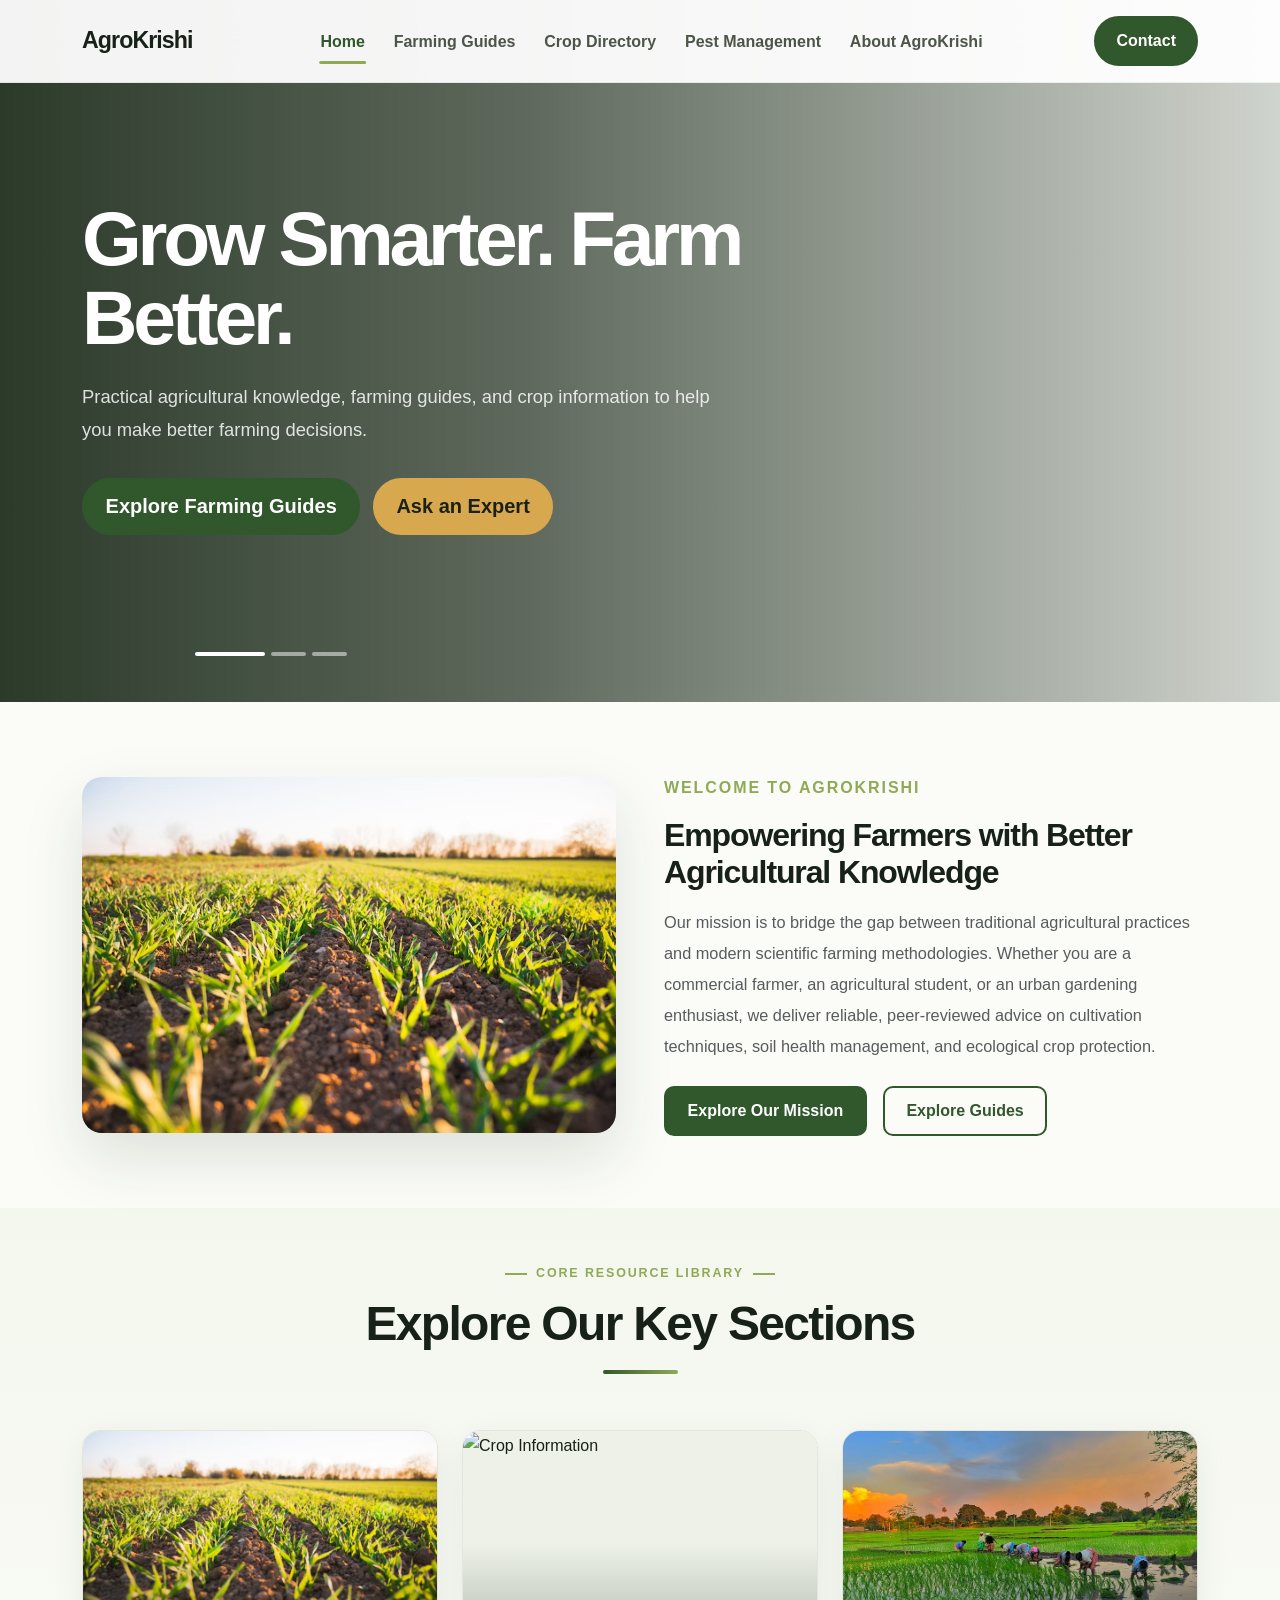
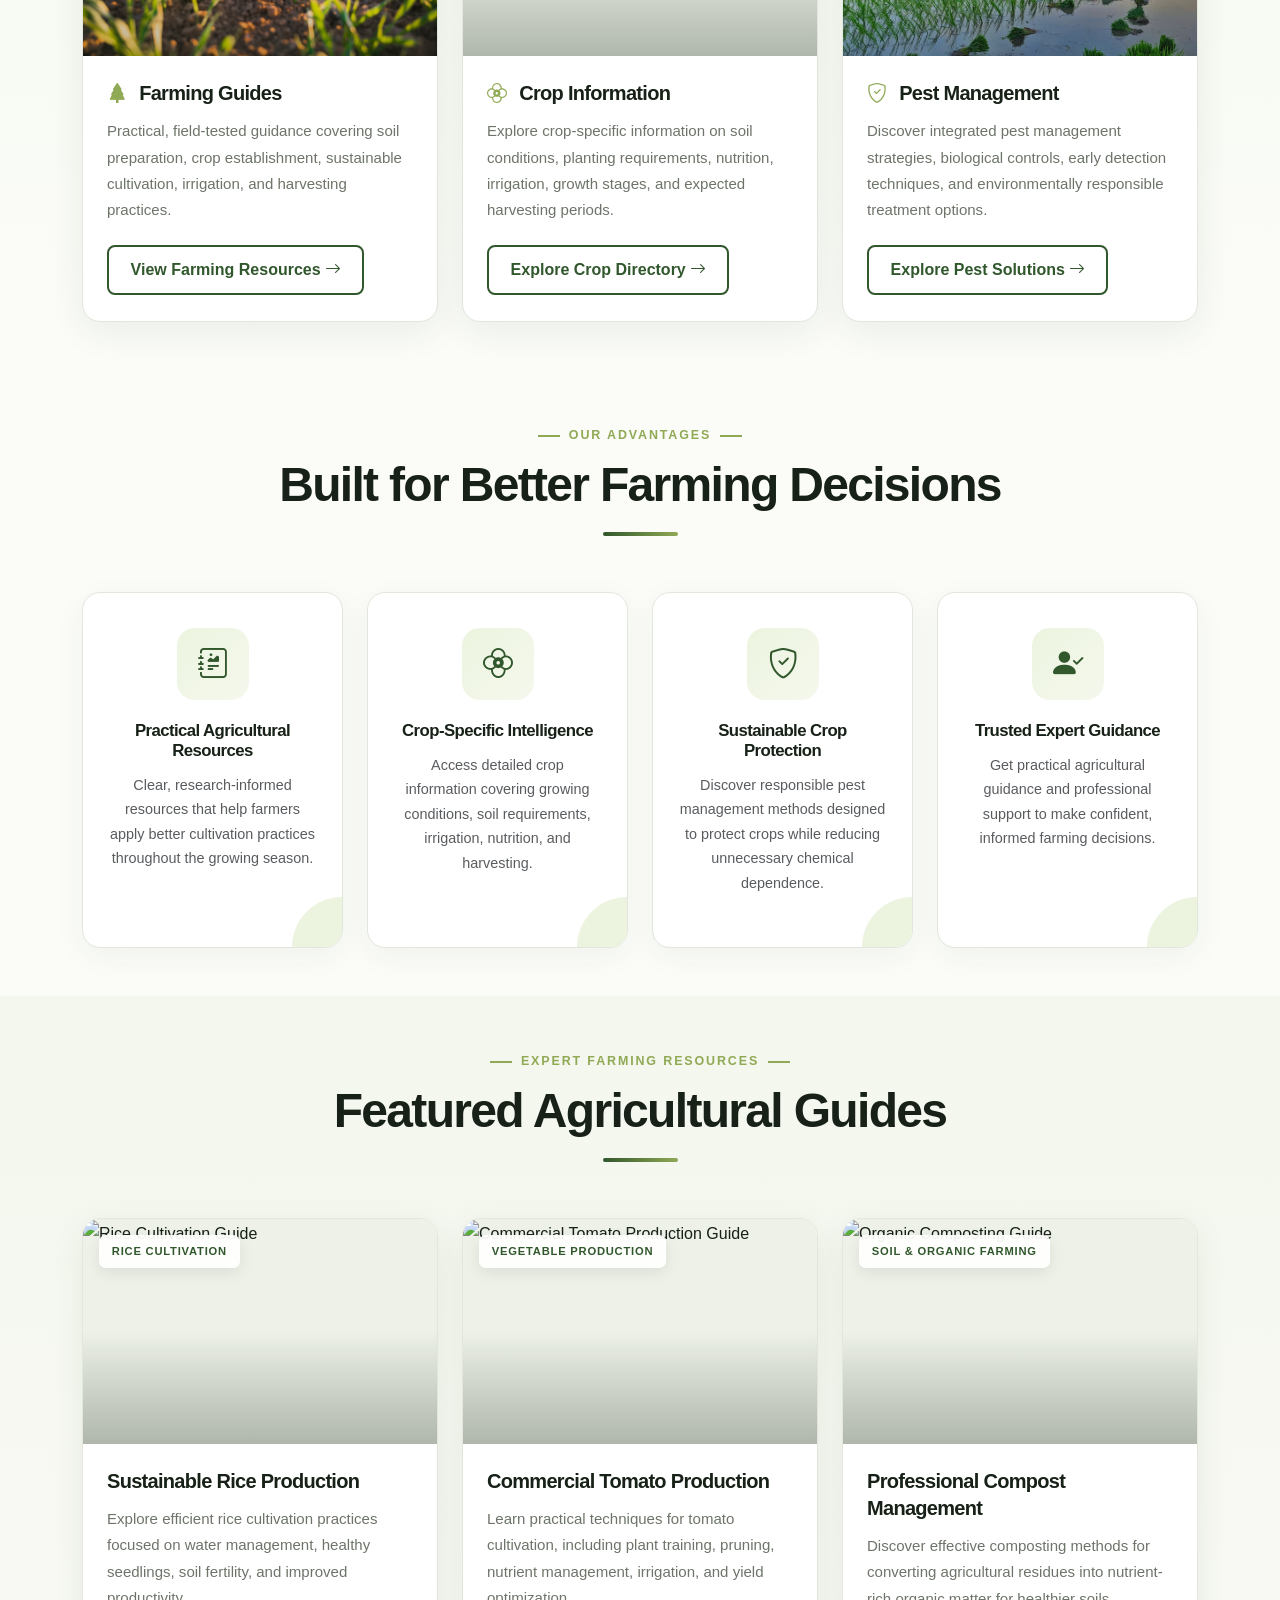
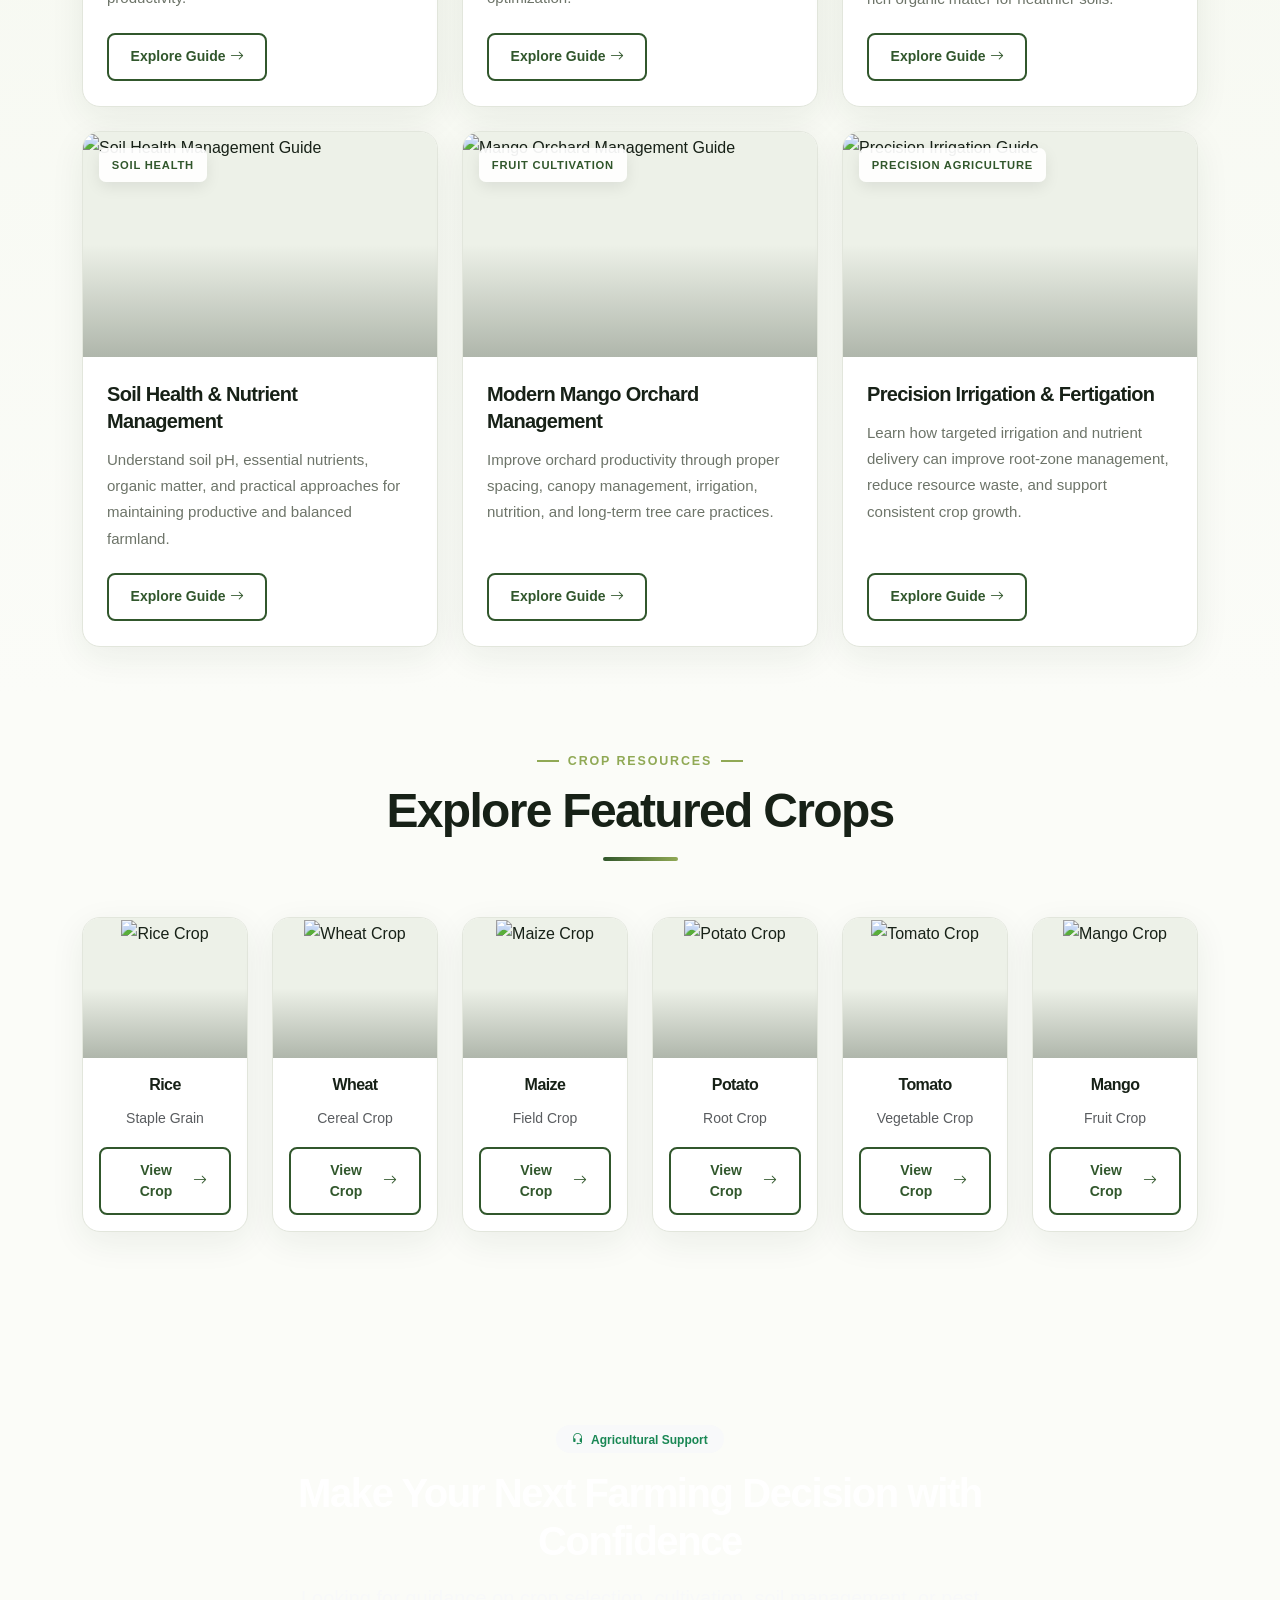
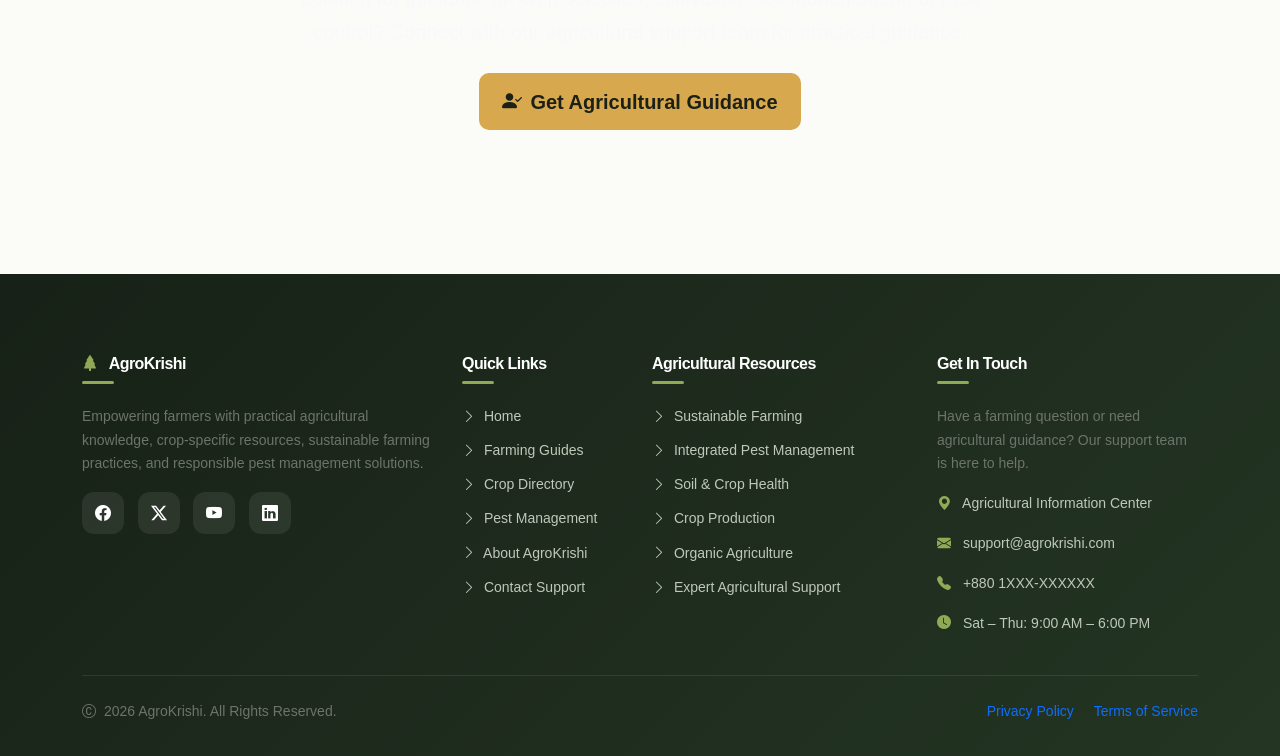
==== commit 8288f68b: "update" ====
--- a/index.html
+++ b/index.html
@@ -20,18 +20,14 @@
 
  
   <header>
-
-    <nav class="navbar navbar-expand-lg navbar-agri sticky-top">
-
+    <nav class="navbar navbar-expand-lg navbar-agri fixed-top">
       <div class="container">
 
-        <!-- Brand -->
         <a class="navbar-brand" href="index.html">
           <span>AgroKrishi</span>
         </a>
 
 
-        <!-- Mobile Toggle -->
         <button class="navbar-toggler" type="button" data-bs-toggle="collapse" data-bs-target="#navbarAgriContent"
           aria-controls="navbarAgriContent" aria-expanded="false" aria-label="Toggle navigation">
 
@@ -40,7 +36,6 @@
         </button>
 
 
-        <!-- Navigation -->
         <div class="collapse navbar-collapse" id="navbarAgriContent">
 
           <ul class="navbar-nav mx-auto mb-2 mb-lg-0">
@@ -75,32 +70,20 @@
               </a>
             </li>
 
-            <li class="nav-item">
-              <a class="nav-link" href="contact.html">
-                Contact
-              </a>
-            </li>
 
           </ul>
 
 
-          <!-- CTA -->
           <div class="d-flex">
-
             <a href="contact.html" class="btn btn-agri d-none d-lg-inline-block">
-
-              Consult an Expert
-
+              Contact
             </a>
-
           </div>
 
         </div>
 
       </div>
-
     </nav>
-
   </header>
 
 
@@ -115,7 +98,7 @@
           <button type="button" data-bs-target="#agriHeroCarousel" data-bs-slide-to="1" aria-label="Slide 2"></button>
           <button type="button" data-bs-target="#agriHeroCarousel" data-bs-slide-to="2" aria-label="Slide 3"></button>
         </div>
-        <div class="carousel-inner">
+        <div class="carousel-inner pt-5 pt-md-3 pt-lg-0">
           <!-- Slide 1 -->
           <div class="carousel-item active"
             style="background-image: url('https://images.unsplash.com/photo-1500382017468-9049fed747ef?auto=format&fit=crop&w=1600&q=80');">
@@ -173,7 +156,7 @@
     <!-- INTRODUCTION SECTION -->
     <section class="py-5">
       <div class="container py-4">
-        <div class="row align-items-center g-5">
+        <div class="row align-items-center g-2 g-md-4 g-lg-5">
           <div class="col-lg-6">
             <div class="position-relative">
               <img src="img/introduction section.avif" alt="Farmer examining crop in field"
--- a/assets/css/style.css
+++ b/assets/css/style.css
@@ -9,15 +9,9 @@
     --agri-muted: #6d7469;
     --agri-gold: #d8a84e;
     --agri-border: #e2e6dc;
-
-    --agri-card-shadow:
-        0 10px 35px rgba(35, 55, 28, 0.07);
-
-    --agri-hover-shadow:
-        0 20px 55px rgba(35, 55, 28, 0.14);
-
-    --agri-transition:
-        all 0.35s cubic-bezier(.22,.61,.36,1);
+    --agri-card-shadow: 0 10px 35px rgba(35, 55, 28, 0.07);
+    --agri-hover-shadow: 0 20px 55px rgba(35, 55, 28, 0.14);
+    --agri-transition: all 0.35s cubic-bezier(.22,.61,.36,1);
 }
 
 * {
@@ -29,13 +23,7 @@
 }
 
 body {
-    font-family:
-        "Inter",
-        "Segoe UI",
-        Roboto,
-        Arial,
-        sans-serif;
-
+    font-family: "Inter", "Segoe UI", Roboto, Arial, sans-serif;
     color: var(--agri-dark);
     background: #fbfcf8;
     line-height: 1.7;
@@ -161,6 +149,12 @@
 }
 
 .navbar-agri {
+    position: fixed;
+    top: 0;
+    left: 0;
+    right: 0;
+    z-index: 1030;
+
     background: rgba(255, 255, 255, 0.94);
     backdrop-filter: blur(18px);
     -webkit-backdrop-filter: blur(18px);
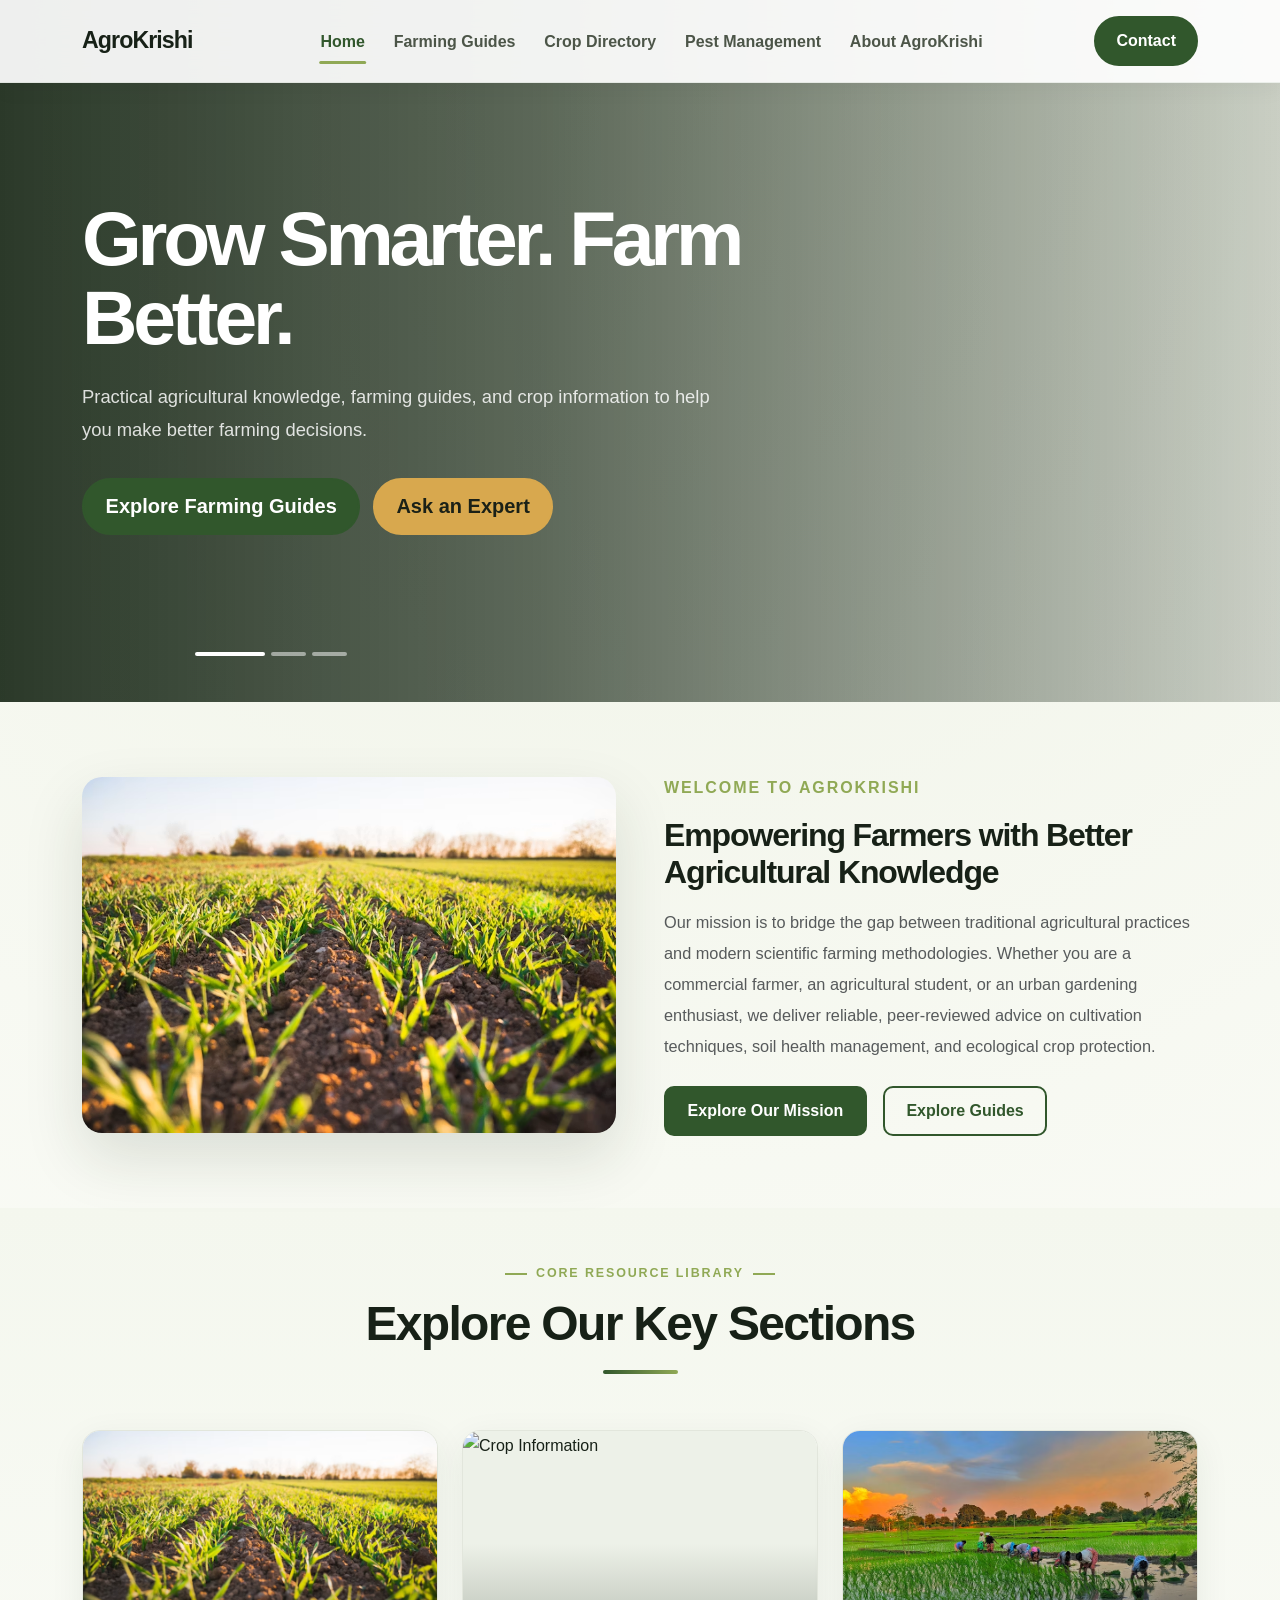
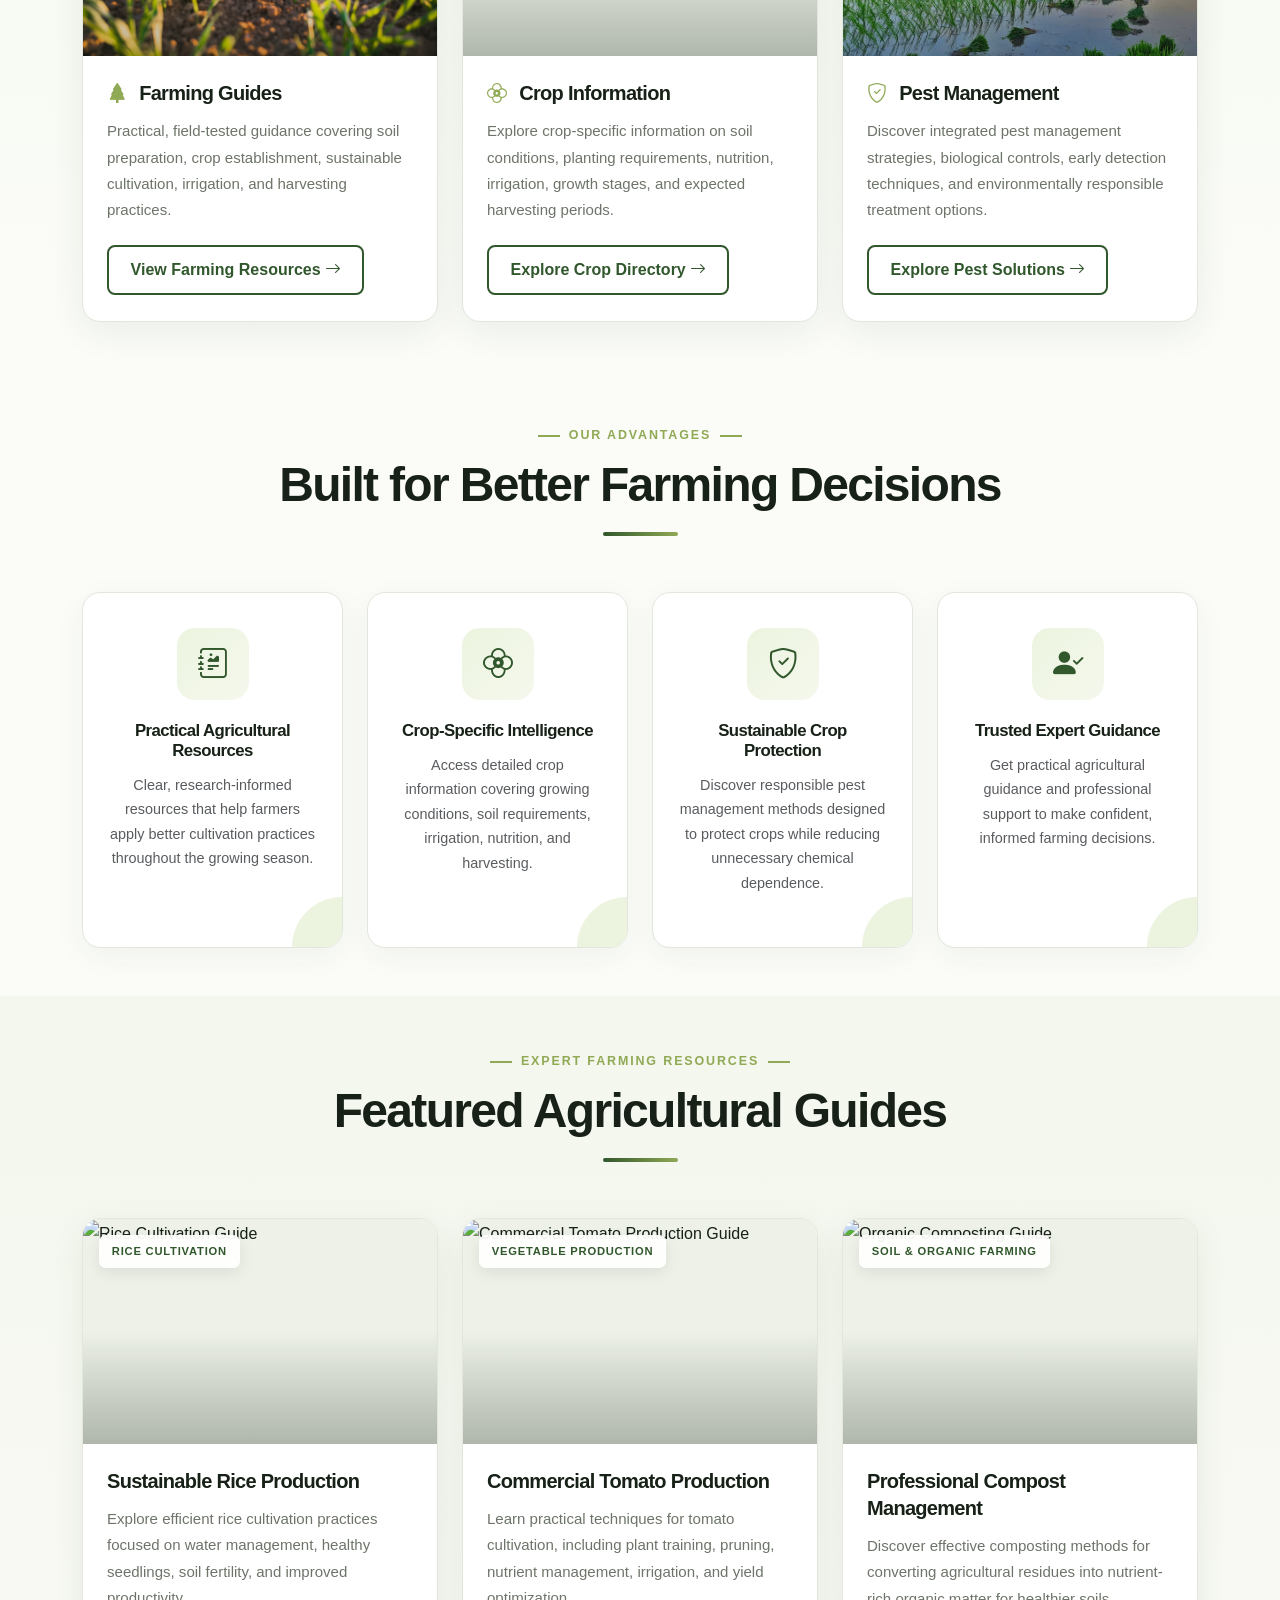
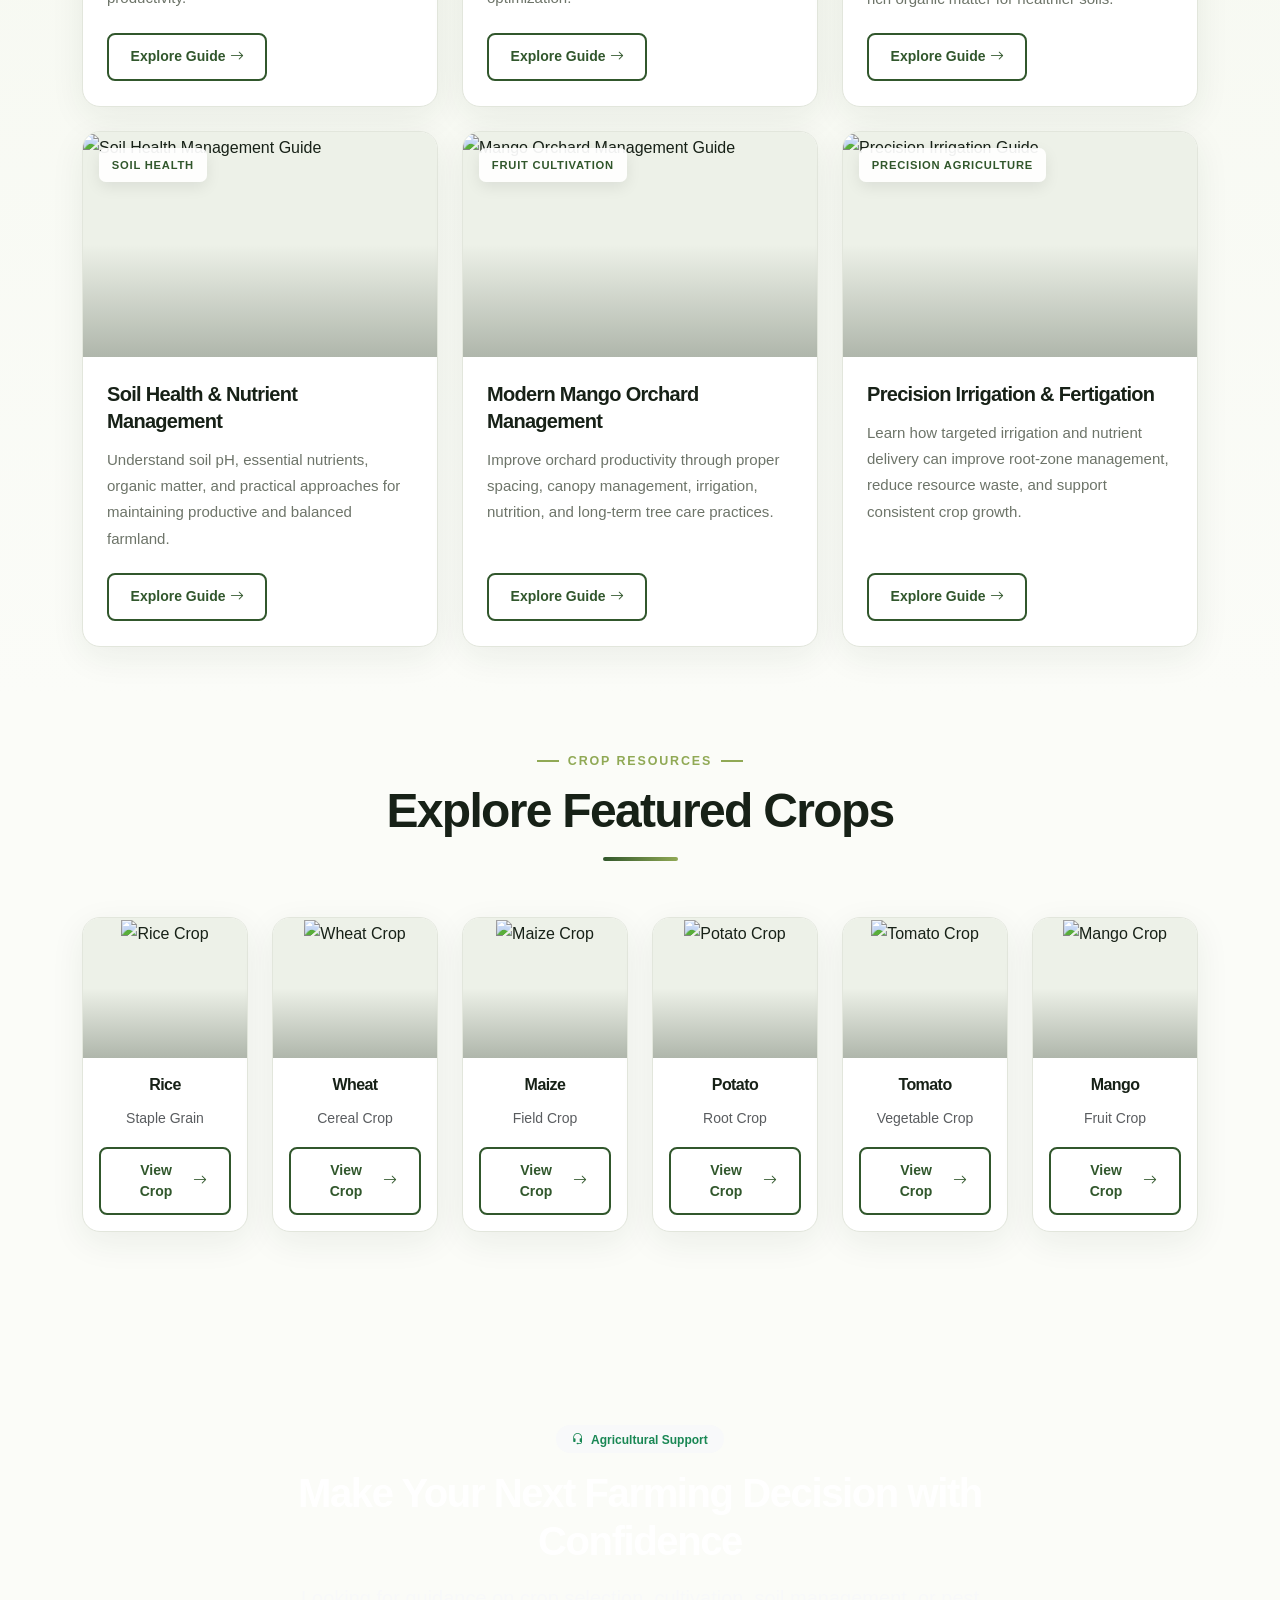
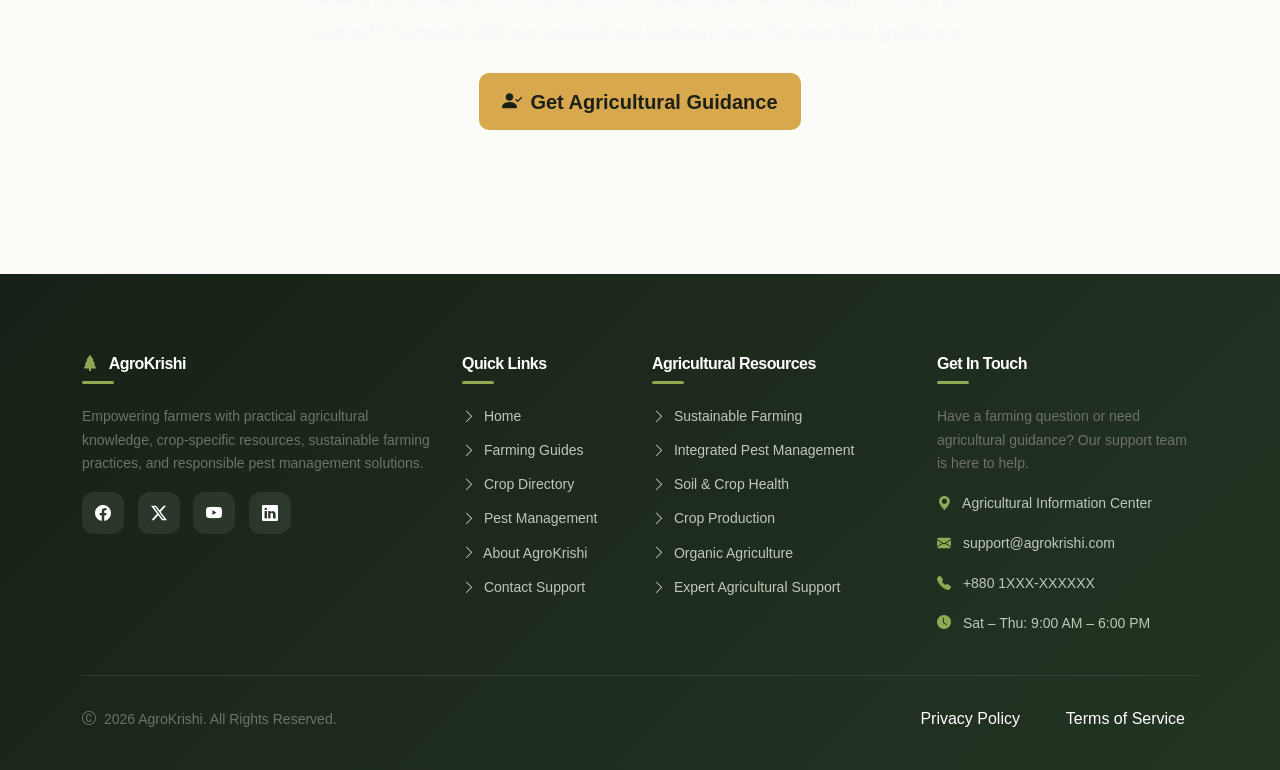
==== commit 1433a433: "update" ====
--- a/index.html
+++ b/index.html
@@ -99,9 +99,9 @@
           <button type="button" data-bs-target="#agriHeroCarousel" data-bs-slide-to="2" aria-label="Slide 3"></button>
         </div>
         <div class="carousel-inner pt-5 pt-md-3 pt-lg-0">
+
           <!-- Slide 1 -->
-          <div class="carousel-item active"
-            style="background-image: url('https://images.unsplash.com/photo-1500382017468-9049fed747ef?auto=format&fit=crop&w=1600&q=80');">
+          <div class="carousel-item active" style="background-image: url('https://images.unsplash.com/photo-1500382017468-9049fed747ef?auto=format&fit=crop&w=1600&q=80');">
             <div class="hero-overlay">
               <div class="container">
                 <div class="row">
@@ -116,9 +116,10 @@
               </div>
             </div>
           </div>
+
           <!-- Slide 2 -->
           <div class="carousel-item"
-            style="background-image: url('https://images.unsplash.com/photo-1592417817098-8f3d6928e181?auto=format&fit=crop&w=1600&q=80');">
+            style="background-image: url('./assets/slider_img/02.webp');">
             <div class="hero-overlay">
               <div class="container">
                 <div class="row">
@@ -132,6 +133,7 @@
               </div>
             </div>
           </div>
+
           <!-- Slide 3 -->
           <div class="carousel-item"
             style="background-image: url('https://images.unsplash.com/photo-1595974482597-4b8da8879bc5?auto=format&fit=crop&w=1600&q=80');">
@@ -1255,34 +1257,22 @@
       <div class="row align-items-center small">
 
         <div class="col-md-6 text-center text-md-start">
-
           <p class="mb-0">
-
             <i class="bi bi-c-circle me-1"></i>
-
             2026 AgroKrishi. All Rights Reserved.
-
           </p>
-
         </div>
 
 
         <div class="col-md-6 text-center text-md-end mt-2 mt-md-0">
-
-          <a href="#" class="text-light-50 text-decoration-none me-3">
-
+          <a href="#" class="btn text-white me-3">
             Privacy Policy
-
           </a>
 
-          <a href="#" class="text-light-50 text-decoration-none">
-
+          <a href="#" class="btn text-white">
             Terms of Service
-
           </a>
-
-        </div>
-
+        </div>
       </div>
 
     </div>
--- a/assets/css/style.css
+++ b/assets/css/style.css
@@ -25,9 +25,15 @@
 body {
     font-family: "Inter", "Segoe UI", Roboto, Arial, sans-serif;
     color: var(--agri-dark);
-    background: #fbfcf8;
+    background:
+        radial-gradient(circle at top, rgba(144, 169, 85, 0.12), transparent 30%),
+        #fbfcf8;
     line-height: 1.7;
     overflow-x: hidden;
+}
+
+main {
+    scroll-margin-top: 100px;
 }
 
 h1,
@@ -50,6 +56,11 @@
     transition: var(--agri-transition);
 }
 
+.pt-50 {
+    padding-top: 50px;
+}
+
+
 .text-agri-primary {
     color: var(--agri-primary) !important;
 }
@@ -155,15 +166,27 @@
     right: 0;
     z-index: 1030;
 
-    background: rgba(255, 255, 255, 0.94);
+    background: rgba(255, 255, 255, 0.92);
     backdrop-filter: blur(18px);
     -webkit-backdrop-filter: blur(18px);
 
     border-bottom: 1px solid rgba(49, 87, 44, .08);
+    box-shadow: 0 8px 20px rgba(22, 34, 18, 0.04);
 
     padding: 1rem 0;
 
     transition: var(--agri-transition);
+}
+
+.navbar-agri.scrolled {
+    background: rgba(255, 255, 255, 0.96);
+    box-shadow: 0 12px 28px rgba(22, 34, 18, 0.08);
+    padding-top: 0.7rem;
+    padding-bottom: 0.7rem;
+}
+
+.navbar-agri .container {
+    align-items: center;
 }
 
 .navbar-agri .navbar-brand {
@@ -179,6 +202,11 @@
     letter-spacing: -0.04em;
 }
 
+.navbar-agri .navbar-brand span {
+    display: inline-flex;
+    align-items: center;
+}
+
 .navbar-agri .navbar-brand i {
     width: 42px;
     height: 42px;
@@ -206,6 +234,11 @@
     border-radius: 0;
 
     transition: var(--agri-transition);
+}
+
+.navbar-agri .nav-link:hover,
+.navbar-agri .nav-link:focus {
+    color: var(--agri-primary);
 }
 
 .navbar-agri .nav-link::after {
@@ -232,6 +265,10 @@
 .navbar-agri .nav-link.active {
     color: var(--agri-primary);
     background: transparent;
+}
+
+.navbar-agri .nav-link.active {
+    font-weight: 800;
 }
 
 .navbar-agri .nav-link:hover::after,
@@ -412,6 +449,19 @@
     position: relative;
 }
 
+.page-hero {
+    position: relative;
+    overflow: hidden;
+}
+
+.page-hero::before {
+    content: "";
+    position: absolute;
+    inset: 0;
+    background: linear-gradient(135deg, rgba(255,255,255,0.12), transparent 60%);
+    pointer-events: none;
+}
+
 .sub-title {
     color: var(--agri-secondary);
     letter-spacing: .12em;
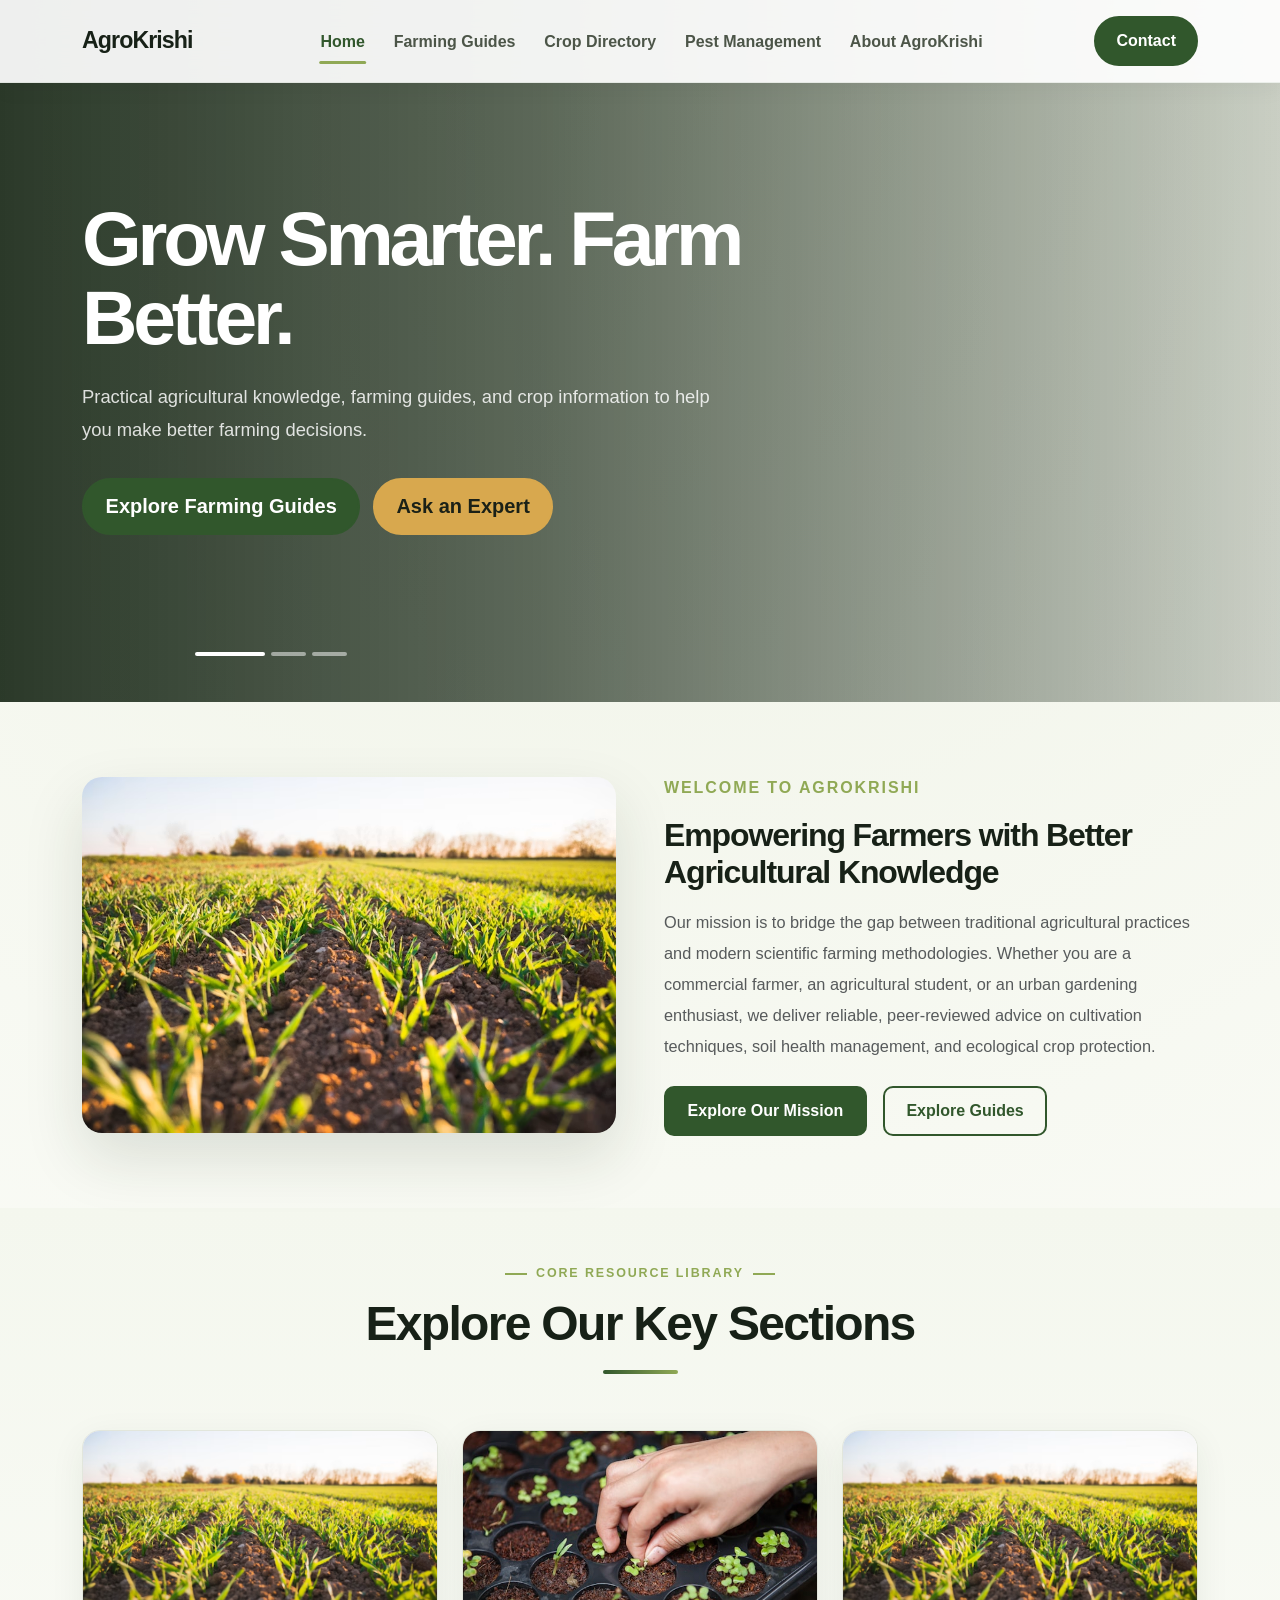
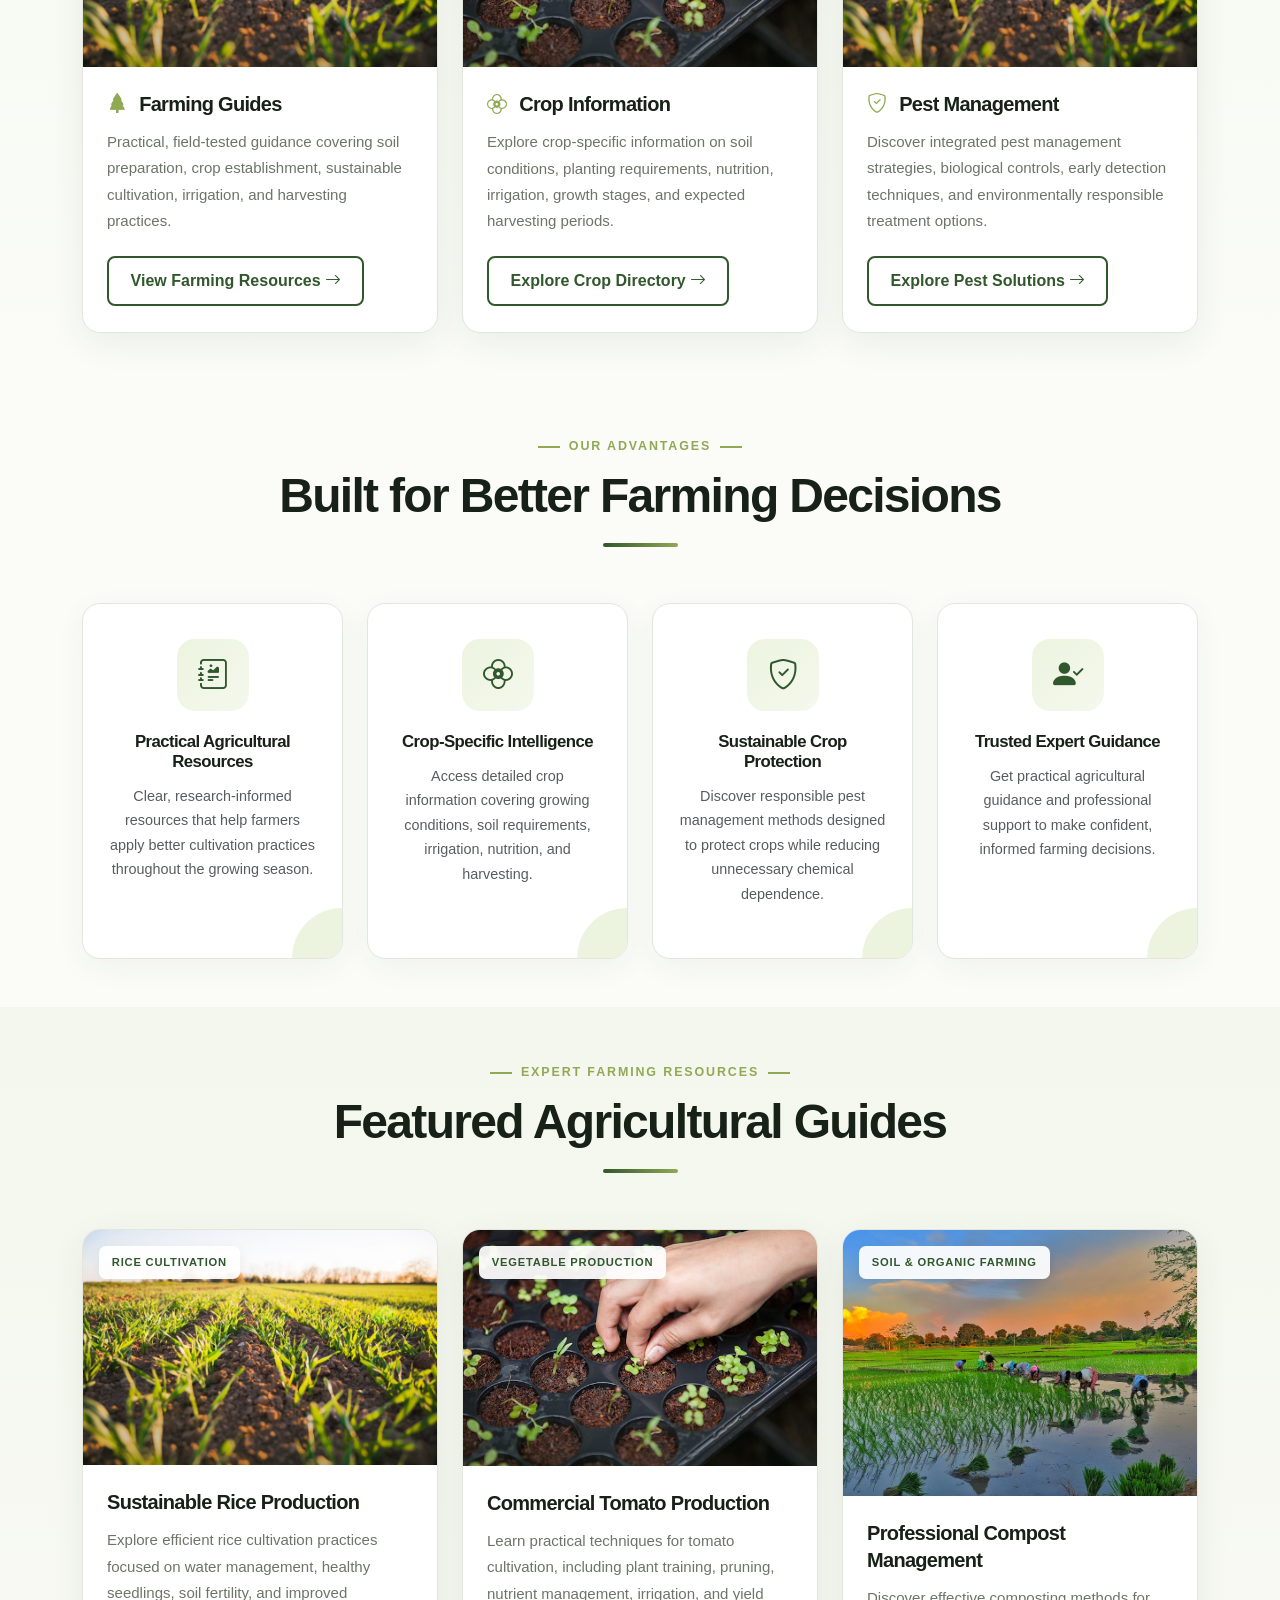
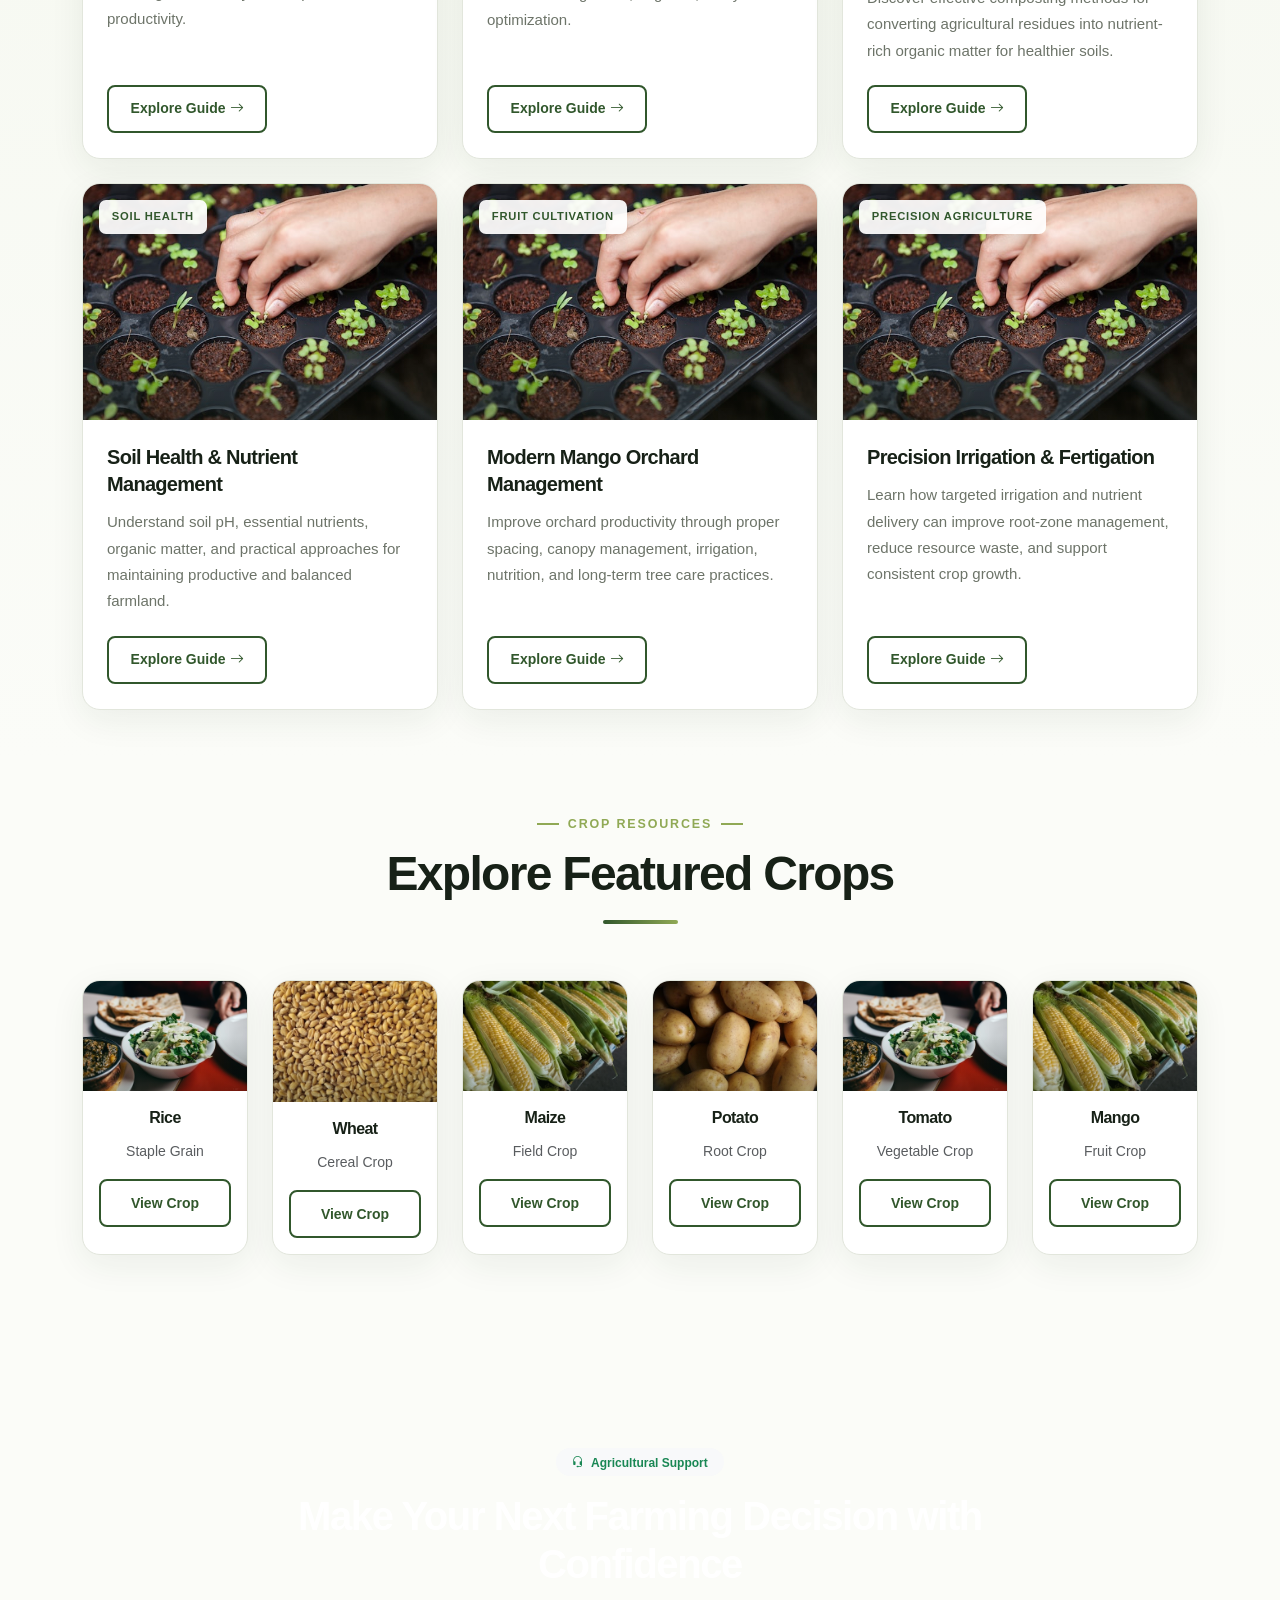
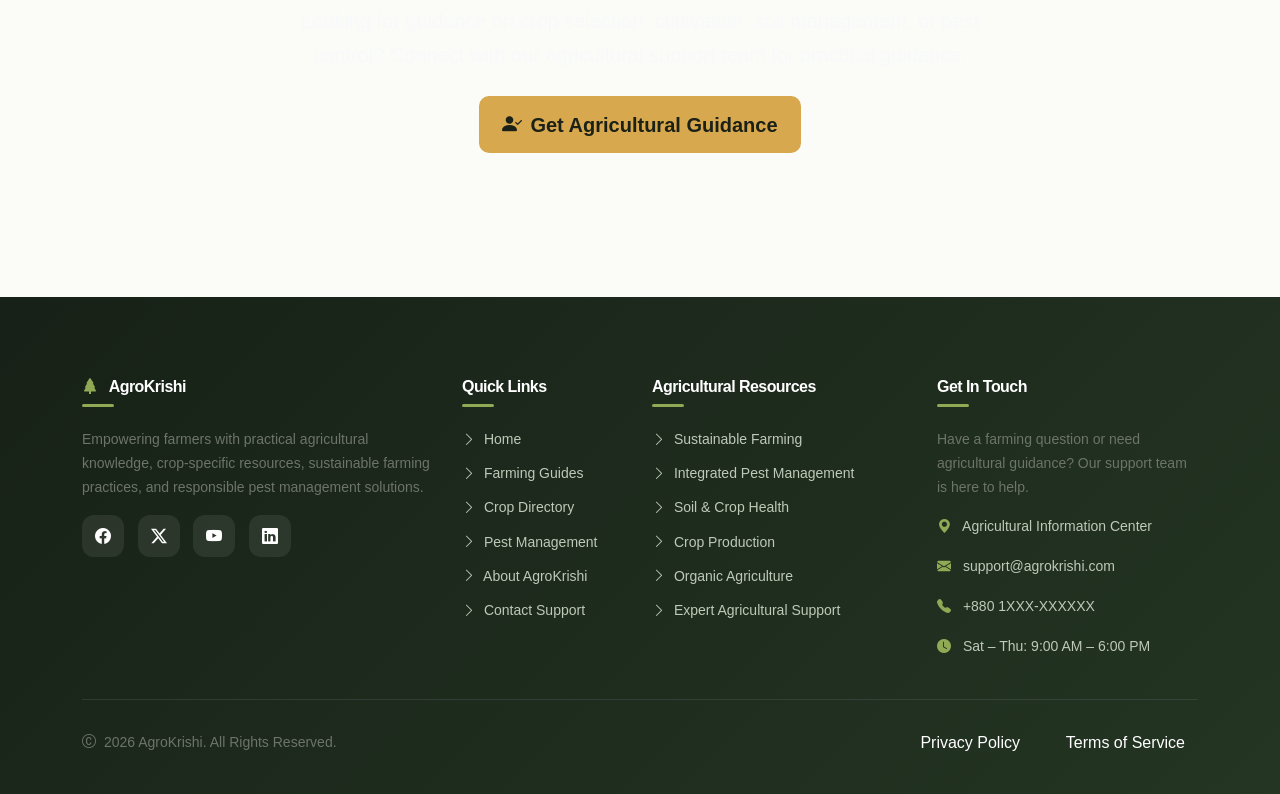
==== commit f91894ed: "updte" ====
--- a/index.html
+++ b/index.html
@@ -161,7 +161,7 @@
         <div class="row align-items-center g-2 g-md-4 g-lg-5">
           <div class="col-lg-6">
             <div class="position-relative">
-              <img src="img/introduction section.avif" alt="Farmer examining crop in field"
+              <img src="assets/img/introduction section.avif" alt="Farmer examining crop in field"
                 class="img-fluid rounded-4 shadow-lg">
             </div>
           </div>
@@ -195,13 +195,10 @@
 
         <div class="row g-4">
 
-          <!-- Farming Guides -->
           <div class="col-md-4">
-
-            <div class="agri-card">
-
-              <div class="agri-card-img-wrap">
-                <img src="img/introduction section.avif" alt="Professional Farming Guides">
+            <div class="card agri-card">
+              <div class="agri-card-img-wrap">
+                <img src="assets/img/introduction section.avif" class="img-fluid" alt="Professional Farming Guides">
               </div>
 
               <div class="agri-card-body">
@@ -225,19 +222,15 @@
                 </a>
 
               </div>
-
-            </div>
-
-          </div>
-
-
-          <!-- Crop Information -->
+            </div>
+          </div>
+
+
           <div class="col-md-4">
-
-            <div class="agri-card">
-
-              <div class="agri-card-img-wrap">
-                <img src="https://images.unsplash.com/photo-1530836369250-ef72a3f5cda8?auto=format&fit=crop&w=600&q=80"
+            <div class="card agri-card">
+
+              <div class="agri-card-img-wrap">
+                <img src="assets/img/card2.jpg" class="img-fluid"
                   alt="Crop Information">
               </div>
 
@@ -268,13 +261,12 @@
           </div>
 
 
-          <!-- Pest Control -->
           <div class="col-md-4">
 
             <div class="agri-card">
 
               <div class="agri-card-img-wrap">
-                <img src="img/Pest Management.avif" alt="Integrated Pest Management">
+                <img src="assets/img/introduction section.avif" class="img-fluid" alt="Integrated Pest Management">
               </div>
 
               <div class="agri-card-body">
@@ -438,7 +430,6 @@
       <div class="container">
 
         <div class="section-header">
-
           <span class="sub-title">
             Expert Farming Resources
           </span>
@@ -448,29 +439,20 @@
           </h2>
 
           <div class="divider"></div>
-
         </div>
 
 
         <div class="row g-4">
 
-
-          <!-- Guide 1: Rice -->
           <div class="col-md-6 col-lg-4">
-
-            <div class="agri-card">
-
-              <div class="agri-card-img-wrap">
-
-                <img src="https://images.unsplash.com/photo-1615485290382-441e4d049cb5?auto=format&fit=crop&w=600&q=80"
-                  alt="Rice Cultivation Guide" loading="lazy">
-
-                <span class="agri-card-badge">
-                  Rice Cultivation
-                </span>
-
-              </div>
-
+            <div class="card agri-card">
+
+              <div class="agri-card-img-wrap">
+                <img src="assets/img/introduction section.avif" class="img-fluid" alt="Rice Cultivation Guide" loading="lazy">
+
+                <span class="agri-card-badge">Rice Cultivation</span>
+
+              </div>
 
               <div class="agri-card-body">
 
@@ -484,7 +466,7 @@
                   and improved productivity.
                 </p>
 
-                <a href="guide-details.html?guide=sri" class="btn btn-agri-outline btn-sm mt-auto">
+                <a href="guide-details.html" class="btn btn-agri-outline btn-sm mt-auto">
 
                   Explore Guide
                   <i class="bi bi-arrow-right ms-1"></i>
@@ -494,26 +476,20 @@
               </div>
 
             </div>
-
-          </div>
-
-
-          <!-- Guide 2: Tomato -->
+          </div>
+
+
           <div class="col-md-6 col-lg-4">
-
-            <div class="agri-card">
-
-              <div class="agri-card-img-wrap">
-
-                <img src="https://images.unsplash.com/photo-1595974482597-4b8da8879bc5?auto=format&fit=crop&w=600&q=80"
-                  alt="Commercial Tomato Production Guide" loading="lazy">
+            <div class="card agri-card">
+              <div class="agri-card-img-wrap">
+
+                <img src="assets/img/card2.jpg" class="img-fluid" alt="Commercial Tomato Production Guide" loading="lazy">
 
                 <span class="agri-card-badge">
                   Vegetable Production
                 </span>
 
               </div>
-
 
               <div class="agri-card-body">
 
@@ -527,28 +503,22 @@
                   irrigation, and yield optimization.
                 </p>
 
-                <a href="guide-details.html?guide=tomato" class="btn btn-agri-outline btn-sm mt-auto">
-
+                <a href="guide-details.html" class="btn btn-agri-outline btn-sm mt-auto">
                   Explore Guide
                   <i class="bi bi-arrow-right ms-1"></i>
-
-                </a>
-
-              </div>
-
-            </div>
-
-          </div>
-
-
-          <!-- Guide 3: Compost -->
+                </a>
+
+              </div>
+            </div>
+          </div>
+
+
           <div class="col-md-6 col-lg-4">
-
-            <div class="agri-card">
-
-              <div class="agri-card-img-wrap">
-
-                <img src="https://images.unsplash.com/photo-1615485290382-441e4d049cb5?auto=format&fit=crop&w=600&q=80"
+            <div class="card agri-card">
+
+              <div class="agri-card-img-wrap">
+
+                <img src="assets/img/01.avif" class="img-fluid"
                   alt="Organic Composting Guide" loading="lazy">
 
                 <span class="agri-card-badge">
@@ -584,14 +554,14 @@
           </div>
 
 
-          <!-- Guide 4: Soil -->
+          
           <div class="col-md-6 col-lg-4">
 
-            <div class="agri-card">
-
-              <div class="agri-card-img-wrap">
-
-                <img src="https://images.unsplash.com/photo-1464226184884-fa280b87c399?auto=format&fit=crop&w=600&q=80"
+            <div class="card agri-card">
+
+              <div class="agri-card-img-wrap">
+
+                <img src="assets/img/card2.jpg" class="img-fluid"
                   alt="Soil Health Management Guide" loading="lazy">
 
                 <span class="agri-card-badge">
@@ -630,11 +600,11 @@
           <!-- Guide 5: Mango -->
           <div class="col-md-6 col-lg-4">
 
-            <div class="agri-card">
-
-              <div class="agri-card-img-wrap">
-
-                <img src="https://images.unsplash.com/photo-1560493676-04071c5f467b?auto=format&fit=crop&w=600&q=80"
+            <div class="card agri-card">
+
+              <div class="agri-card-img-wrap">
+
+                <img src="assets/img/card2.jpg" class="img-fluid"
                   alt="Mango Orchard Management Guide" loading="lazy">
 
                 <span class="agri-card-badge">
@@ -670,14 +640,14 @@
           </div>
 
 
-          <!-- Guide 6: Irrigation -->
+          
           <div class="col-md-6 col-lg-4">
 
-            <div class="agri-card">
-
-              <div class="agri-card-img-wrap">
-
-                <img src="https://images.unsplash.com/photo-1586771107445-d3ca888129ff?auto=format&fit=crop&w=600&q=80"
+            <div class="card agri-card">
+
+              <div class="agri-card-img-wrap">
+
+                <img src="assets/img/card2.jpg" class="img-fluid"
                   alt="Precision Irrigation Guide" loading="lazy">
 
                 <span class="agri-card-badge">
@@ -709,23 +679,16 @@
               </div>
 
             </div>
-
-          </div>
-
-
-        </div>
-
+          </div>
+        </div>
       </div>
-
     </section>
 
 
 
     <!-- FEATURED CROPS SHOWCASE -->
     <section class="py-5">
-
       <div class="container">
-
         <div class="section-header">
 
           <span class="sub-title">
@@ -742,17 +705,14 @@
 
 
         <div class="row g-4">
-
-
           <!-- Rice -->
-          <div class="col-md-4 col-lg-2">
-
-            <div class="agri-card text-center">
-
-              <div class="agri-card-img-wrap" style="height: 140px;">
-
-                <img src="https://images.unsplash.com/photo-1536304929831-ee1ca9d44906?auto=format&fit=crop&w=400&q=80"
-                  alt="Rice Crop" loading="lazy">
+          <div class="col-6 col-sm-6 col-md-3 col-lg-2">
+
+            <div class="card agri-card text-center">
+
+              <div class="agri-card-img-wrap">
+
+                <img src="assets/crops/01.jpg" class="img-fluid" alt="Rice Crop" loading="lazy">
 
               </div>
 
@@ -766,11 +726,8 @@
                   Staple Grain
                 </p>
 
-                <a href="crop-details-single.html?crop=rice" class="btn btn-agri-outline btn-sm w-100">
-
+                <a href="crop-details-single.html" class="btn btn-agri-outline btn-sm w-100">
                   View Crop
-                  <i class="bi bi-arrow-right ms-1"></i>
-
                 </a>
 
               </div>
@@ -781,14 +738,13 @@
 
 
           <!-- Wheat -->
-          <div class="col-md-4 col-lg-2">
-
-            <div class="agri-card text-center">
-
-              <div class="agri-card-img-wrap" style="height: 140px;">
-
-                <img src="https://images.unsplash.com/photo-1574323347407-f5e1ad6d020b?auto=format&fit=crop&w=400&q=80"
-                  alt="Wheat Crop" loading="lazy">
+          <div class="col-6 col-sm-6 col-md-3 col-lg-2">
+
+            <div class="card agri-card text-center">
+
+              <div class="agri-card-img-wrap">
+
+                <img src="assets/crops/02.jpg" class="img-fluid"           alt="Wheat Crop" loading="lazy">
 
               </div>
 
@@ -802,11 +758,8 @@
                   Cereal Crop
                 </p>
 
-                <a href="crop-details-single.html?crop=wheat" class="btn btn-agri-outline btn-sm w-100">
-
+                <a href="crop-details-single.html" class="btn btn-agri-outline btn-sm w-100">
                   View Crop
-                  <i class="bi bi-arrow-right ms-1"></i>
-
                 </a>
 
               </div>
@@ -817,13 +770,13 @@
 
 
           <!-- Maize -->
-          <div class="col-md-4 col-lg-2">
-
-            <div class="agri-card text-center">
-
-              <div class="agri-card-img-wrap" style="height: 140px;">
-
-                <img src="https://images.unsplash.com/photo-1551754655-cd27e38d2076?auto=format&fit=crop&w=400&q=80"
+          <div class="col-6 col-sm-6 col-md-3 col-lg-2">
+
+            <div class="card agri-card text-center">
+
+              <div class="agri-card-img-wrap">
+
+                <img src="assets/crops/03.jpg" class="img-fluid"
                   alt="Maize Crop" loading="lazy">
 
               </div>
@@ -839,10 +792,7 @@
                 </p>
 
                 <a href="crop-details-single.html?crop=maize" class="btn btn-agri-outline btn-sm w-100">
-
                   View Crop
-                  <i class="bi bi-arrow-right ms-1"></i>
-
                 </a>
 
               </div>
@@ -853,15 +803,12 @@
 
 
           <!-- Potato -->
-          <div class="col-md-4 col-lg-2">
-
-            <div class="agri-card text-center">
-
-              <div class="agri-card-img-wrap" style="height: 140px;">
-
-                <img src="https://images.unsplash.com/photo-1518977676601-b53f82aba655?auto=format&fit=crop&w=400&q=80"
-                  alt="Potato Crop" loading="lazy">
-
+          <div class="col-6 col-sm-6 col-md-3 col-lg-2">
+
+            <div class="card agri-card text-center">
+
+              <div class="agri-card-img-wrap">
+                <img src="assets/crops/04.jpg" class="img-fluid" alt="Potato Crop" loading="lazy">
               </div>
 
               <div class="agri-card-body p-3">
@@ -875,10 +822,7 @@
                 </p>
 
                 <a href="crop-details-single.html?crop=potato" class="btn btn-agri-outline btn-sm w-100">
-
                   View Crop
-                  <i class="bi bi-arrow-right ms-1"></i>
-
                 </a>
 
               </div>
@@ -889,13 +833,13 @@
 
 
           <!-- Tomato -->
-          <div class="col-md-4 col-lg-2">
-
-            <div class="agri-card text-center">
-
-              <div class="agri-card-img-wrap" style="height: 140px;">
-
-                <img src="https://images.unsplash.com/photo-1592841200221-a6898f307baa?auto=format&fit=crop&w=400&q=80"
+          <div class="col-6 col-sm-6 col-md-3 col-lg-2">
+
+            <div class="card agri-card text-center">
+
+              <div class="agri-card-img-wrap">
+
+                <img src="assets/crops/01.jpg" class="img-fluid"
                   alt="Tomato Crop" loading="lazy">
 
               </div>
@@ -910,11 +854,8 @@
                   Vegetable Crop
                 </p>
 
-                <a href="crop-details-single.html?crop=tomato" class="btn btn-agri-outline btn-sm w-100">
-
+                <a href="crop-details-single.html" class="btn btn-agri-outline btn-sm w-100">
                   View Crop
-                  <i class="bi bi-arrow-right ms-1"></i>
-
                 </a>
 
               </div>
@@ -925,13 +866,13 @@
 
 
           <!-- Mango -->
-          <div class="col-md-4 col-lg-2">
-
-            <div class="agri-card text-center">
-
-              <div class="agri-card-img-wrap" style="height: 140px;">
-
-                <img src="https://images.unsplash.com/photo-1553279768-865429fa0078?auto=format&fit=crop&w=400&q=80"
+          <div class="col-6 col-sm-6 col-md-3 col-lg-2">
+
+            <div class="card agri-card text-center">
+
+              <div class="agri-card-img-wrap">
+
+                <img src="assets/crops/03.jpg" class="img-fluid"
                   alt="Mango Crop" loading="lazy">
 
               </div>
@@ -947,10 +888,7 @@
                 </p>
 
                 <a href="crop-details-single.html?crop=mango" class="btn btn-agri-outline btn-sm w-100">
-
                   View Crop
-                  <i class="bi bi-arrow-right ms-1"></i>
-
                 </a>
 
               </div>
--- a/assets/css/style.css
+++ b/assets/css/style.css
@@ -554,20 +554,14 @@
 
     overflow: hidden;
 
-    height: 225px;
+    /* height: 225px; */
 
     background: #edf1e8;
 }
 
 .agri-card-img-wrap img {
-    width: 100%;
-    height: 100%;
-
     object-fit: cover;
-
-    transition:
-        transform .7s cubic-bezier(.22,.61,.36,1),
-        filter .4s ease;
+    transition: transform .7s cubic-bezier(.22,.61,.36,1), filter .4s ease;
 }
 
 .agri-card:hover .agri-card-img-wrap img {
@@ -1067,9 +1061,9 @@
         font-size: 1rem;
     }
 
-    .agri-card-img-wrap {
+    /* .agri-card-img-wrap {
         height: 210px;
-    }
+    } */
 }
 
 @media (max-width: 767.98px) {
@@ -1155,9 +1149,9 @@
         border-radius: 15px;
     }
 
-    .agri-card-img-wrap {
+    /* .agri-card-img-wrap {
         height: 200px;
-    }
+    } */
 
     .feature-box {
         padding: 1.8rem 1.3rem;
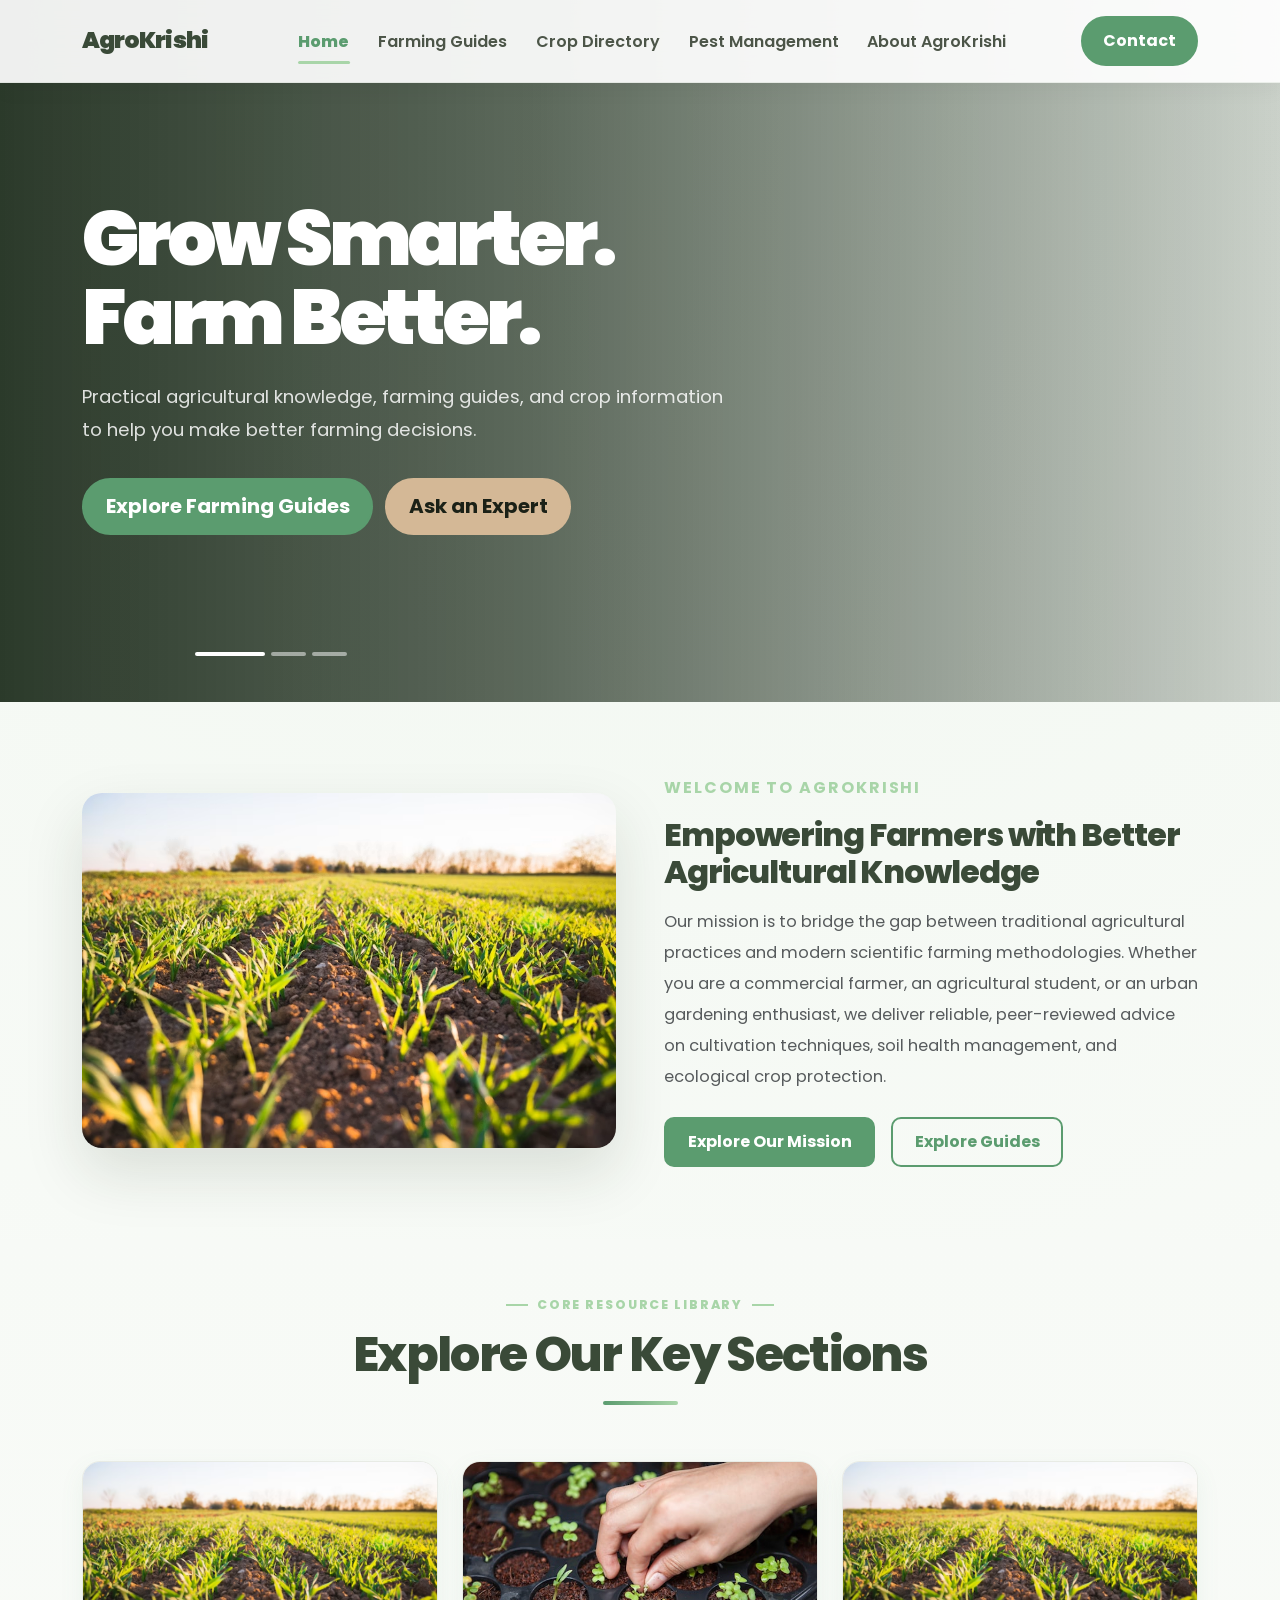
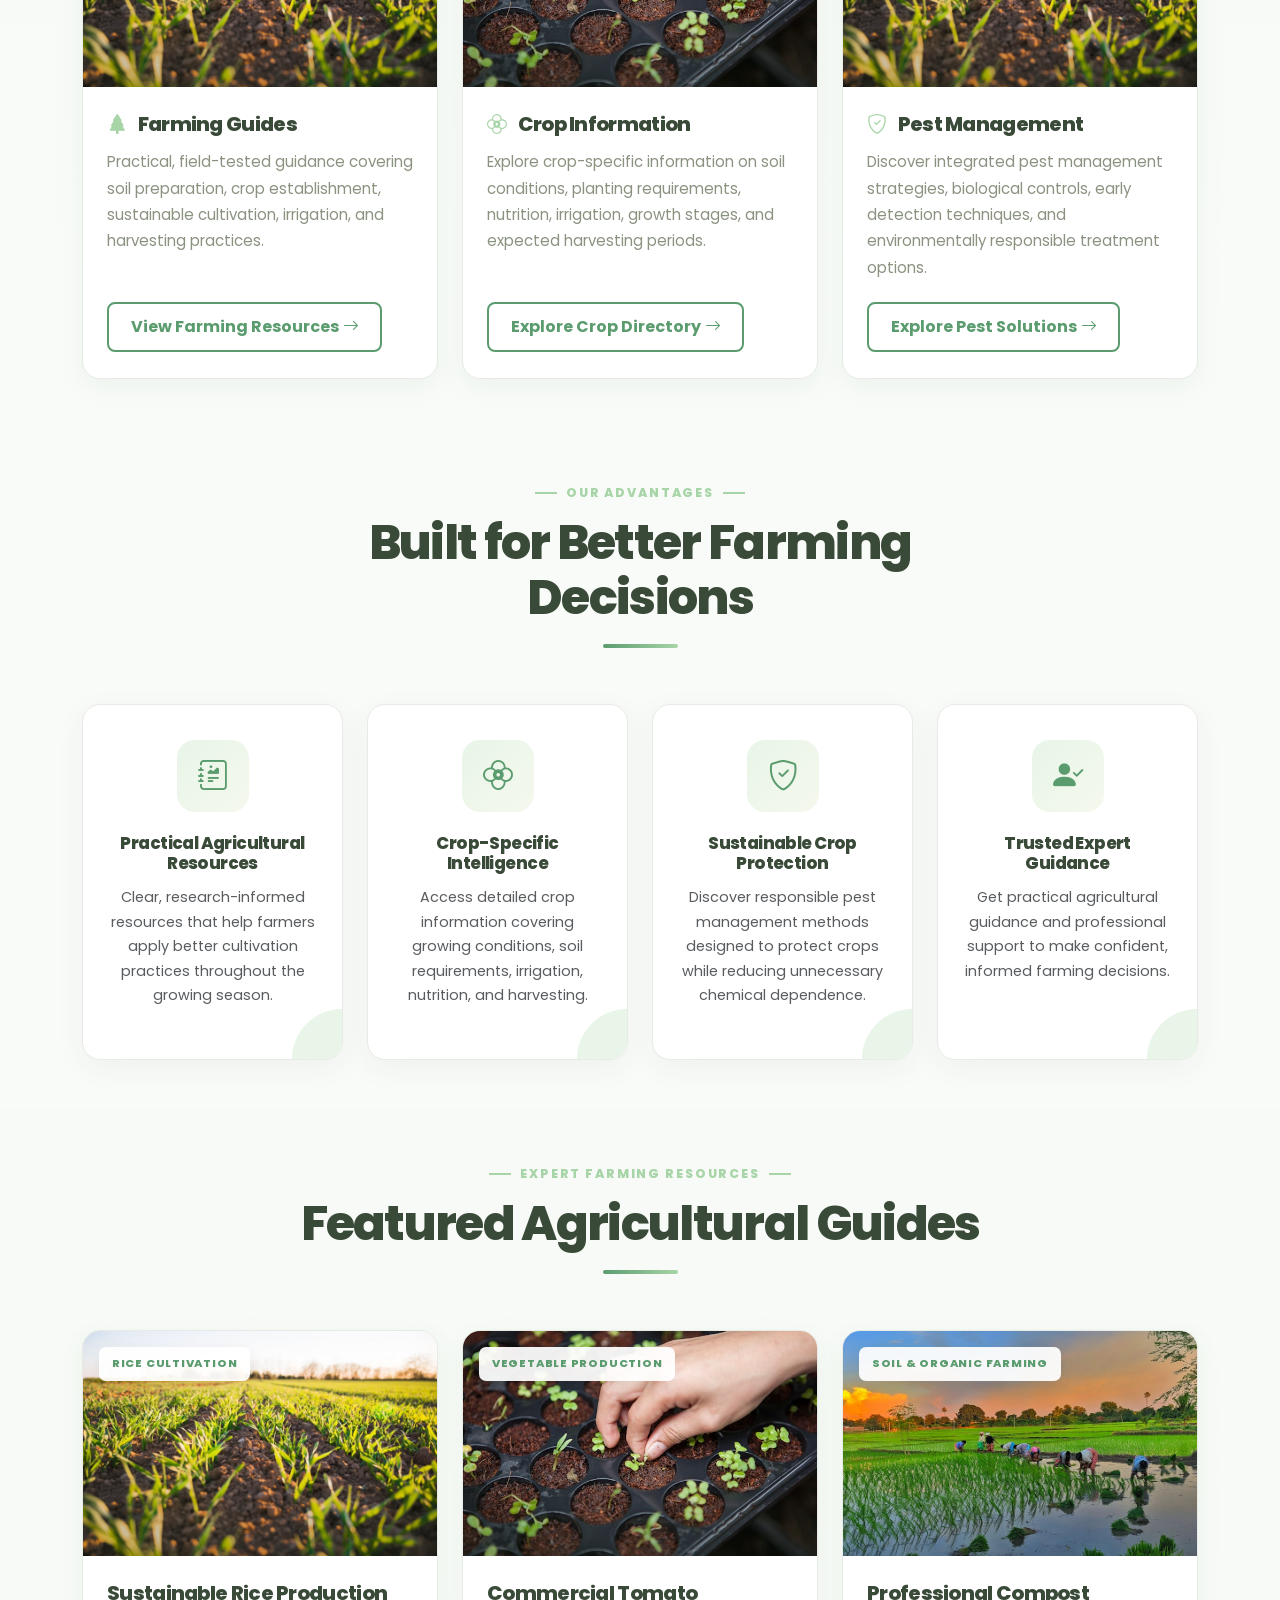
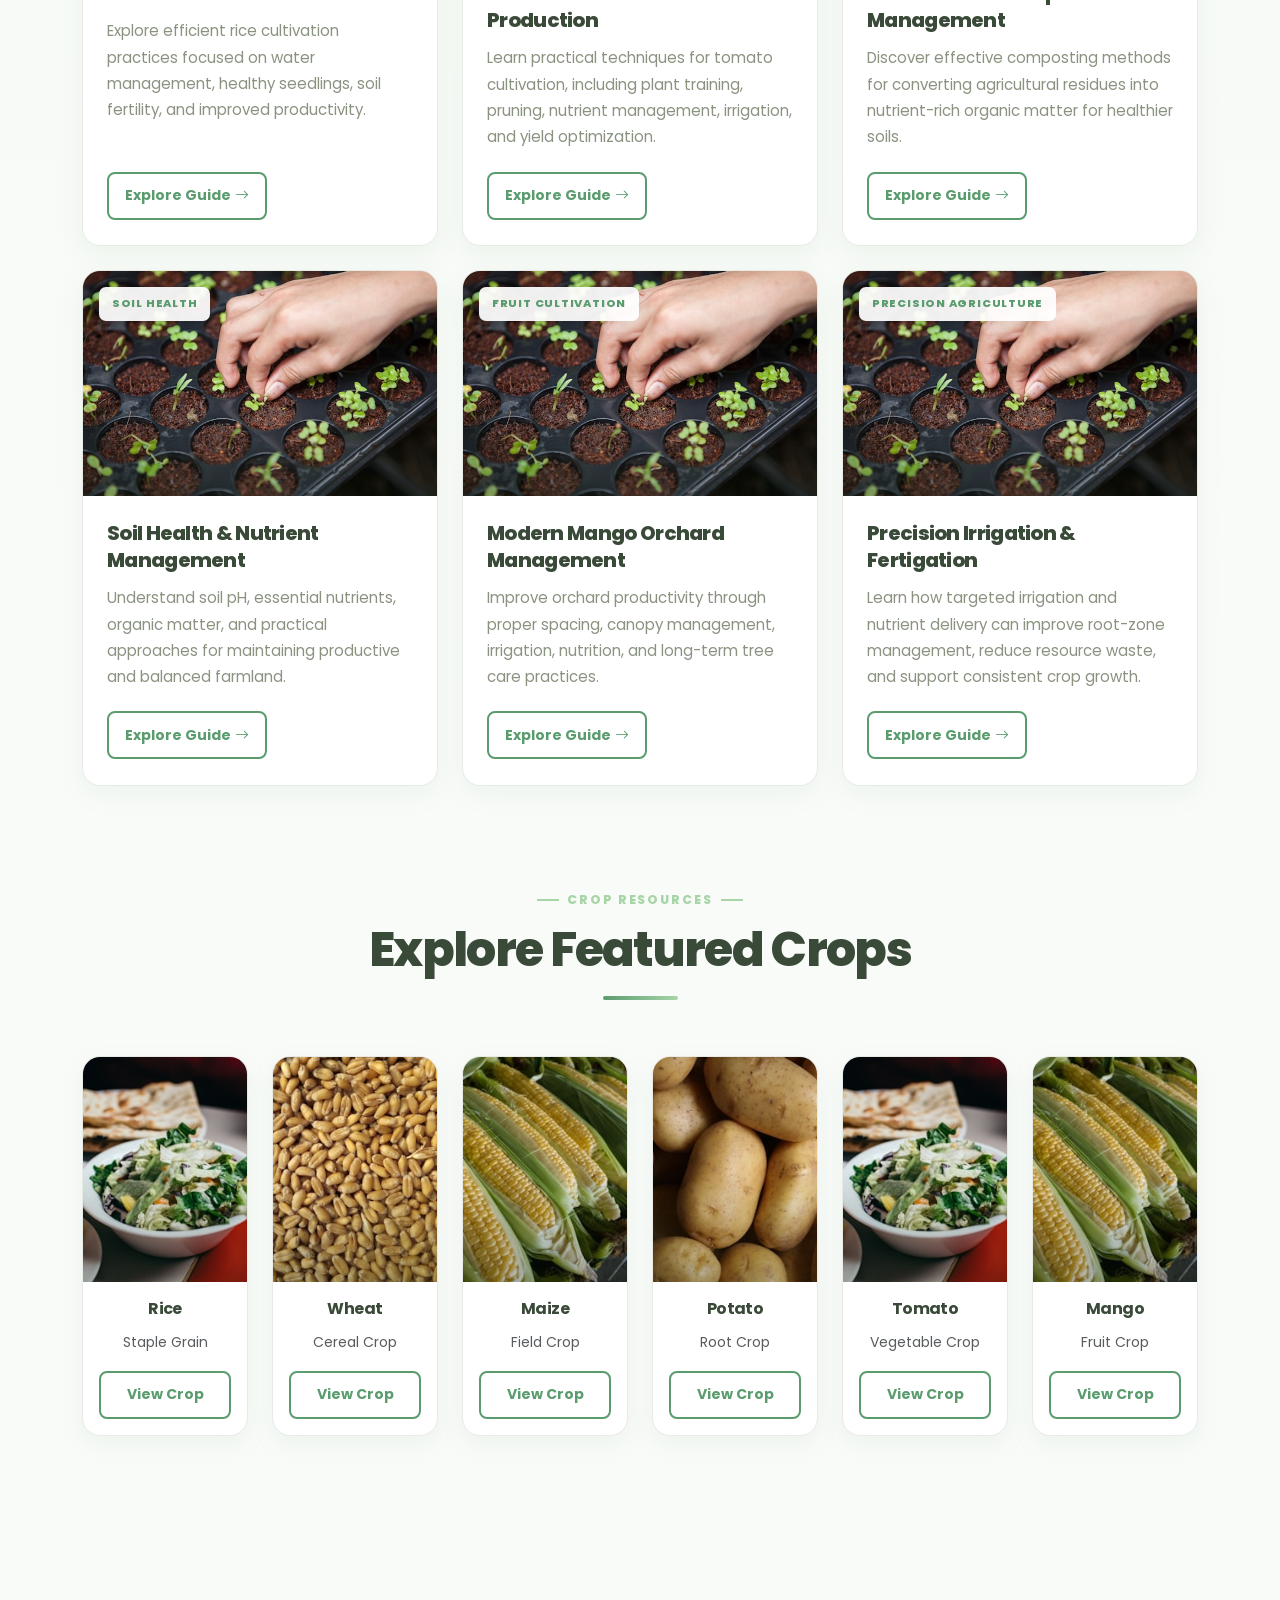
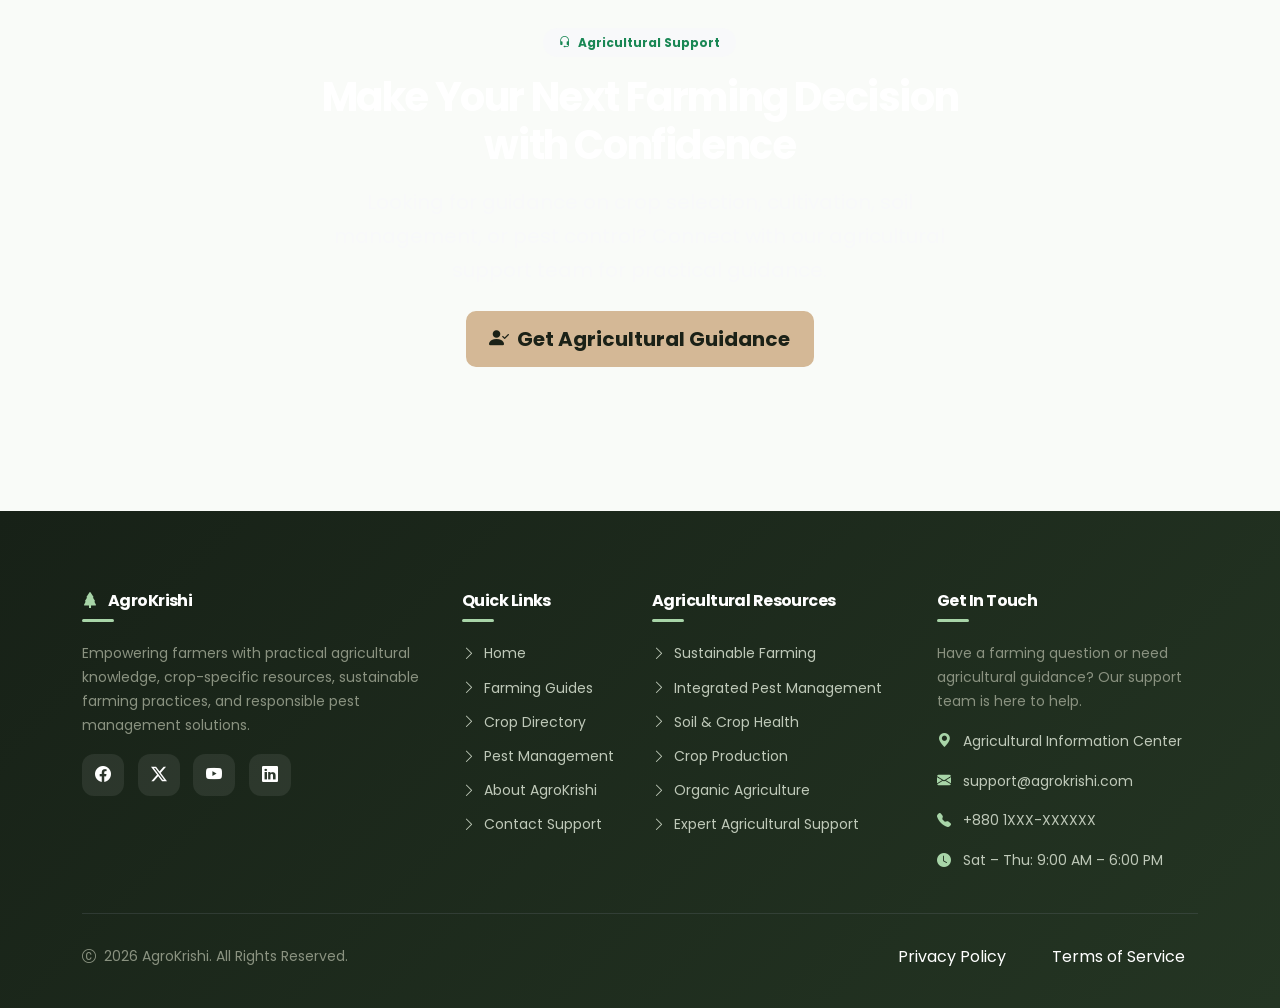
==== commit 1f0ce17c: "update" ====
--- a/index.html
+++ b/index.html
@@ -12,6 +12,8 @@
   <link href="https://cdn.jsdelivr.net/npm/bootstrap@5.3.3/dist/css/bootstrap.min.css" rel="stylesheet">
   <!-- Bootstrap Icons CDN -->
   <link href="https://cdn.jsdelivr.net/npm/bootstrap-icons@1.11.3/font/bootstrap-icons.min.css" rel="stylesheet">
+  <!-- Poppins Font from Google Fonts -->
+  <link href="https://fonts.googleapis.com/css2?family=Poppins:wght@400;500;600;700;800;900&display=swap" rel="stylesheet">
   <!-- Custom Style CSS -->
   <link rel="stylesheet" href="assets/css/style.css">
 </head>
--- a/assets/css/style.css
+++ b/assets/css/style.css
@@ -1,16 +1,15 @@
-
 :root {
-    --agri-primary: #31572c;
-    --agri-primary-hover: #1f3d1c;
-    --agri-secondary: #90a955;
-    --agri-accent: #ecf4df;
-    --agri-dark: #172117;
-    --agri-light: #f8f9f3;
-    --agri-muted: #6d7469;
-    --agri-gold: #d8a84e;
-    --agri-border: #e2e6dc;
-    --agri-card-shadow: 0 10px 35px rgba(35, 55, 28, 0.07);
-    --agri-hover-shadow: 0 20px 55px rgba(35, 55, 28, 0.14);
+    --agri-primary: #5b9c6f;
+    --agri-primary-hover: #4a8a5e;
+    --agri-secondary: #a8d5a8;
+    --agri-accent: #e8f5e8;
+    --agri-dark: #3a4a38;
+    --agri-light: #f9fbf8;
+    --agri-muted: #8a9280;
+    --agri-gold: #d4b896;
+    --agri-border: #e8ebe5;
+    --agri-card-shadow: 0 8px 24px rgba(91, 156, 111, 0.08);
+    --agri-hover-shadow: 0 16px 48px rgba(91, 156, 111, 0.12);
     --agri-transition: all 0.35s cubic-bezier(.22,.61,.36,1);
 }
 
@@ -23,11 +22,11 @@
 }
 
 body {
-    font-family: "Inter", "Segoe UI", Roboto, Arial, sans-serif;
+    font-family: "Poppins", "Segoe UI", Roboto, Arial, sans-serif;
     color: var(--agri-dark);
     background:
-        radial-gradient(circle at top, rgba(144, 169, 85, 0.12), transparent 30%),
-        #fbfcf8;
+        radial-gradient(circle at top, rgba(168, 213, 168, 0.1), transparent 30%),
+        #f9fbf8;
     line-height: 1.7;
     overflow-x: hidden;
 }
@@ -89,8 +88,8 @@
     background:
         linear-gradient(
             180deg,
-            #f4f7ee 0%,
-            #fbfcf8 100%
+            #f7faf6 0%,
+            #f9fbf8 100%
         ) !important;
 }
 
@@ -103,10 +102,8 @@
     align-items: center;
     justify-content: center;
     padding: 0.7rem 1.35rem;
-
     border-radius: 10px;
     font-weight: 700;
-
     transition: var(--agri-transition);
 }
 
@@ -122,11 +119,8 @@
     background: var(--agri-primary-hover);
     border-color: var(--agri-primary-hover);
     color: #fff;
-
     transform: translateY(-2px);
-
-    box-shadow:
-        0 10px 25px rgba(49, 87, 44, .22);
+    box-shadow: 0 10px 25px rgba(49, 87, 44, .22);
 }
 
 .btn-agri-outline {
@@ -140,7 +134,6 @@
     background: var(--agri-primary);
     border-color: var(--agri-primary);
     color: #fff;
-
     transform: translateY(-2px);
 }
 
@@ -155,7 +148,6 @@
     background: #c7943e;
     border-color: #c7943e;
     color: #fff;
-
     transform: translateY(-2px);
 }
 
@@ -165,16 +157,12 @@
     left: 0;
     right: 0;
     z-index: 1030;
-
     background: rgba(255, 255, 255, 0.92);
     backdrop-filter: blur(18px);
     -webkit-backdrop-filter: blur(18px);
-
     border-bottom: 1px solid rgba(49, 87, 44, .08);
     box-shadow: 0 8px 20px rgba(22, 34, 18, 0.04);
-
     padding: 1rem 0;
-
     transition: var(--agri-transition);
 }
 
@@ -193,12 +181,9 @@
     display: flex;
     align-items: center;
     gap: 0.55rem;
-
     color: var(--agri-dark);
-
     font-size: 1.45rem;
     font-weight: 900;
-
     letter-spacing: -0.04em;
 }
 
@@ -210,29 +195,21 @@
 .navbar-agri .navbar-brand i {
     width: 42px;
     height: 42px;
-
     display: inline-flex;
     align-items: center;
     justify-content: center;
-
     background: var(--agri-primary);
     color: #fff !important;
-
     border-radius: 12px;
-
     font-size: 1.35rem !important;
 }
 
 .navbar-agri .nav-link {
     position: relative;
-
     color: #4c5548;
-    font-weight: 650;
-
+    font-weight: 600;
     padding: .55rem .9rem !important;
-
     border-radius: 0;
-
     transition: var(--agri-transition);
 }
 
@@ -243,21 +220,14 @@
 
 .navbar-agri .nav-link::after {
     content: "";
-
     position: absolute;
-
     left: 50%;
     bottom: 0;
-
     width: 0;
     height: 3px;
-
     background: var(--agri-secondary);
-
     border-radius: 20px;
-
     transform: translateX(-50%);
-
     transition: var(--agri-transition);
 }
 
@@ -297,10 +267,8 @@
 .hero-carousel .carousel-item {
     height: 78vh;
     min-height: 570px;
-
     background-size: cover;
     background-position: center;
-
     position: relative;
 }
 
@@ -322,34 +290,25 @@
 
 .hero-content {
     color: #fff;
-
     max-width: 780px;
     padding-top: 2rem;
 }
 
 .hero-content h1 {
     color: #fff;
-
     font-size: clamp(2.8rem, 6vw, 5.5rem);
     line-height: 1.02;
-
     font-weight: 900;
-
     max-width: 760px;
-
     letter-spacing: -0.055em;
-
     margin-bottom: 1.5rem;
 }
 
 .hero-content p {
     color: rgba(255,255,255,.84);
-
     max-width: 650px;
-
     font-size: 1.15rem;
     line-height: 1.8;
-
     margin-bottom: 2rem;
 }
 
@@ -361,7 +320,6 @@
 .hero-carousel .carousel-indicators {
     bottom: 30px;
     justify-content: flex-start;
-
     padding-left: calc(
         (100% - 1320px) / 2
     );
@@ -370,12 +328,9 @@
 .hero-carousel .carousel-indicators button {
     width: 35px;
     height: 4px;
-
     border: 0;
     border-radius: 10px;
-
     opacity: .5;
-
     transition: var(--agri-transition);
 }
 
@@ -394,44 +349,33 @@
     display: inline-flex;
     align-items: center;
     gap: .55rem;
-
     color: var(--agri-secondary);
-
     font-size: .78rem;
     font-weight: 800;
-
     text-transform: uppercase;
     letter-spacing: .15em;
-
     margin-bottom: .7rem;
 }
 
 .section-header .sub-title::before,
 .section-header .sub-title::after {
     content: "";
-
     width: 22px;
     height: 2px;
-
     background: var(--agri-secondary);
 }
 
 .section-header .main-title {
     color: var(--agri-dark);
-
     font-size: clamp(2rem, 4vw, 3rem);
-
     line-height: 1.15;
-
     max-width: 760px;
-
     margin: 0 auto .9rem;
 }
 
 .section-header .divider {
     width: 75px;
     height: 4px;
-
     background:
         linear-gradient(
             90deg,
@@ -440,7 +384,6 @@
         );
 
     margin: 1.2rem auto 0;
-
     border-radius: 20px;
 }
 
@@ -452,6 +395,7 @@
 .page-hero {
     position: relative;
     overflow: hidden;
+    background-color: var(--agri-primary);
 }
 
 .page-hero::before {
@@ -460,6 +404,119 @@
     inset: 0;
     background: linear-gradient(135deg, rgba(255,255,255,0.12), transparent 60%);
     pointer-events: none;
+    z-index: 1;
+}
+
+.page-hero > .container {
+    position: relative;
+    z-index: 2;
+}
+
+.page-hero .order-1 {
+    margin-bottom: 1.5rem;
+}
+
+@media (min-width: 992px) {
+    .page-hero .order-1 {
+        margin-bottom: 0;
+    }
+    
+    .page-hero .py-4 {
+        padding-top: 3rem !important;
+        padding-bottom: 3rem !important;
+    }
+    
+    .page-hero .py-lg-6 {
+        padding-top: 4rem !important;
+        padding-bottom: 4rem !important;
+    }
+}
+
+@media (max-width: 768px) {
+    .page-hero .sub-title {
+        font-size: 0.7rem;
+    }
+    
+    .page-hero img {
+        max-height: 350px;
+    }
+}
+
+@media (max-width: 576px) {
+    .page-hero .sub-title {
+        font-size: 0.65rem;
+    }
+    
+    .page-hero img {
+        max-height: 280px;
+        border-width: 2px !important;
+    }
+    
+    .page-hero .rounded-3,
+    .page-hero .rounded-lg-4 {
+        border-radius: 12px !important;
+    }
+}
+
+.btn-sm {
+    padding: 0.5rem 1rem;
+    font-size: 0.875rem;
+}
+
+@media (min-width: 768px) {
+    .btn-md-default {
+        padding: 0.7rem 1.35rem !important;
+        font-size: 1rem !important;
+    }
+}
+
+.btn-lg-custom {
+    padding: 0.65rem 1.5rem;
+    font-size: 0.95rem;
+    font-weight: 700;
+    border-radius: 10px;
+    display: inline-flex;
+    align-items: center;
+    justify-content: center;
+    transition: all 0.3s cubic-bezier(0.22, 0.61, 0.36, 1);
+    box-shadow: 0 4px 15px rgba(49, 87, 44, 0.2);
+}
+
+.btn-lg-custom:hover {
+    transform: translateY(-3px);
+    box-shadow: 0 8px 25px rgba(49, 87, 44, 0.35);
+}
+
+.btn-outline-custom {
+    padding: 0.65rem 1.5rem;
+    font-size: 0.95rem;
+    font-weight: 700;
+    border-radius: 10px;
+    border: 2px solid rgba(255, 255, 255, 0.6);
+    display: inline-flex;
+    align-items: center;
+    justify-content: center;
+    transition: all 0.3s cubic-bezier(0.22, 0.61, 0.36, 1);
+    background: transparent;
+}
+
+.btn-outline-custom:hover {
+    border-color: #fff;
+    background: rgba(255, 255, 255, 0.1);
+    transform: translateY(-3px);
+    box-shadow: 0 8px 25px rgba(0, 0, 0, 0.2);
+}
+
+.btn-outline-custom:focus {
+    box-shadow: 0 0 0 3px rgba(255, 255, 255, 0.25);
+}
+
+@media (max-width: 576px) {
+    .btn-lg-custom,
+    .btn-outline-custom {
+        padding: 0.6rem 1.2rem;
+        font-size: 0.85rem;
+    }
 }
 
 .sub-title {
@@ -492,32 +549,22 @@
 
 .agri-card {
     position: relative;
-
     border: 1px solid var(--agri-border);
     border-radius: 18px;
-
     overflow: hidden;
-
     background: #fff;
-
     box-shadow: var(--agri-card-shadow);
-
     height: 100%;
-
     display: flex;
     flex-direction: column;
-
     transition: var(--agri-transition);
 }
 
 .agri-card::before {
     content: "";
-
     position: absolute;
-
     left: 0;
     top: 0;
-
     width: 100%;
     height: 3px;
 
@@ -530,17 +577,13 @@
 
     transform: scaleX(0);
     transform-origin: left;
-
-    transition: var(--agri-transition);
-
+    transition: var(--agri-transition);
     z-index: 2;
 }
 
 .agri-card:hover {
     transform: translateY(-10px);
-
     border-color: rgba(144, 169, 85, .5);
-
     box-shadow: var(--agri-hover-shadow);
 }
 
@@ -551,16 +594,17 @@
 
 .agri-card-img-wrap {
     position: relative;
-
     overflow: hidden;
-
-    /* height: 225px; */
-
+    height: 225px;
     background: #edf1e8;
 }
 
-.agri-card-img-wrap img {
+.agri-card-img-wrap img,
+.card-img-top {
+    width: 100%;
+    height: 100%;
     object-fit: cover;
+    display: block;
     transition: transform .7s cubic-bezier(.22,.61,.36,1), filter .4s ease;
 }
 
@@ -572,7 +616,6 @@
 
 .agri-card-img-wrap::after {
     content: "";
-
     position: absolute;
     inset: 0;
 
@@ -589,47 +632,33 @@
 
 .agri-card-badge {
     position: absolute;
-
     left: 1rem;
     top: 1rem;
     right: auto;
-
     z-index: 3;
-
     background: rgba(255,255,255,.93);
-
     color: var(--agri-primary);
-
     font-size: .7rem;
     font-weight: 800;
-
     padding: .45rem .8rem;
-
     border-radius: 7px;
-
     text-transform: uppercase;
     letter-spacing: .07em;
-
     box-shadow: 0 5px 15px rgba(0,0,0,.08);
 }
 
 
 .agri-card-body {
     padding: 1.5rem 1.5rem 1.6rem;
-
     display: flex;
     flex-direction: column;
-
     flex-grow: 1;
 }
 
 .agri-card-title {
     color: var(--agri-dark);
-
     font-size: 1.25rem;
-
     line-height: 1.35;
-
     margin-bottom: .7rem;
 }
 
@@ -639,12 +668,9 @@
 
 .agri-card-text {
     color: var(--agri-muted);
-
     font-size: .94rem;
     line-height: 1.75;
-
     margin-bottom: 1.3rem;
-
     flex-grow: 1;
 }
 
@@ -656,49 +682,32 @@
 
 .feature-box {
     position: relative;
-
     padding: 2.2rem 1.6rem;
-
     border-radius: 18px;
-
     background: #fff;
-
     border: 1px solid var(--agri-border);
-
     box-shadow: 0 8px 30px rgba(40,60,35,.05);
-
     text-align: center;
-
     height: 100%;
-
     overflow: hidden;
-
     transition: var(--agri-transition);
 }
 
 .feature-box::after {
     content: "";
-
     position: absolute;
-
     width: 100px;
     height: 100px;
-
     right: -50px;
     bottom: -50px;
-
     background: var(--agri-accent);
-
     border-radius: 50%;
-
     transition: var(--agri-transition);
 }
 
 .feature-box:hover {
     transform: translateY(-8px);
-
     border-color: rgba(144,169,85,.45);
-
     box-shadow: var(--agri-hover-shadow);
 }
 
@@ -729,76 +738,57 @@
     color: var(--agri-primary);
 
     font-size: 1.9rem;
-
     margin-bottom: 1.3rem;
-
     transition: var(--agri-transition);
 }
 
 .feature-box:hover .feature-icon-wrapper {
     background: var(--agri-primary);
     color: #fff;
-
     transform: rotate(-5deg) scale(1.08);
 }
 
 .feature-box h4 {
     position: relative;
     z-index: 2;
-
     font-size: 1.05rem;
-
     margin-bottom: .75rem;
 }
 
 .feature-box p {
     position: relative;
     z-index: 2;
-
     font-size: .9rem;
 }
 
 
 .filter-btn {
     border: 1px solid var(--agri-border);
-
     background: #fff;
     color: #4c5548;
-
     font-weight: 700;
-
     padding: .55rem 1.2rem;
-
     border-radius: 50px;
-
     margin: .25rem;
-
     transition: var(--agri-transition);
 }
 
 .filter-btn:hover {
     color: var(--agri-primary);
-
     border-color: var(--agri-secondary);
-
     transform: translateY(-2px);
 }
 
 .filter-btn.active {
     background: var(--agri-primary);
-
-    color: #fff;
-
+    color: #fff;
     border-color: var(--agri-primary);
-
-    box-shadow:
-        0 8px 20px rgba(49,87,44,.18);
+    box-shadow: 0 8px 20px rgba(49,87,44,.18);
 }
 
 
 .cta-banner {
     position: relative;
-
     overflow: hidden;
 
     background:
@@ -813,15 +803,10 @@
     background-position: center;
 
     background-attachment: fixed;
-
-    color: #fff;
-
+    color: #fff;
     padding: 6rem 2rem;
-
     text-align: center;
-
     border-radius: 24px;
-
     margin: 2rem auto;
 }
 
@@ -837,46 +822,30 @@
 
 .sidebar-widget {
     background: #fff;
-
     border: 1px solid var(--agri-border);
-
     border-radius: 16px;
-
     padding: 1.4rem;
-
     margin-bottom: 1.5rem;
-
     box-shadow: var(--agri-card-shadow);
 }
 
 .sidebar-widget-title {
     color: var(--agri-dark);
-
     font-size: 1.05rem;
-
     margin-bottom: 1rem;
-
     padding-bottom: .8rem;
-
-    border-bottom:
-        1px solid var(--agri-border);
-
+    border-bottom: 1px solid var(--agri-border);
     position: relative;
 }
 
 .sidebar-widget-title::after {
     content: "";
-
     position: absolute;
-
     left: 0;
     bottom: -2px;
-
     width: 45px;
     height: 3px;
-
     background: var(--agri-secondary);
-
     border-radius: 10px;
 }
 
@@ -894,35 +863,25 @@
 
     padding-top: 5rem;
     padding-bottom: 2rem;
-
     margin-top: 3rem;
 }
 
 .agri-footer h5 {
     color: #fff;
-
     font-size: 1rem;
-
     margin-bottom: 1.3rem;
-
-    position: relative;
-
+    position: relative;
     padding-bottom: .7rem;
 }
 
 .agri-footer h5::after {
     content: "";
-
     position: absolute;
-
     left: 0;
     bottom: 0;
-
     width: 32px;
     height: 3px;
-
     background: var(--agri-secondary);
-
     border-radius: 10px;
 }
 
@@ -953,23 +912,16 @@
     display: inline-flex;
     align-items: center;
     justify-content: center;
-
     border-radius: 12px;
-
     background: rgba(255,255,255,.08);
-
-    color: #fff;
-
+    color: #fff;
     margin-right: .35rem;
-
     transition: var(--agri-transition);
 }
 
 .social-icon-btn:hover {
     background: var(--agri-secondary);
-
     color: var(--agri-dark);
-
     transform: translateY(-4px);
 }
 
@@ -983,8 +935,7 @@
 }
 
 .shadow-lg {
-    box-shadow:
-        0 25px 60px rgba(30,50,25,.13) !important;
+    box-shadow: 0 25px 60px rgba(30,50,25,.13) !important;
 }
 
 ::-webkit-scrollbar {
@@ -1061,9 +1012,6 @@
         font-size: 1rem;
     }
 
-    /* .agri-card-img-wrap {
-        height: 210px;
-    } */
 }
 
 @media (max-width: 767.98px) {
@@ -1149,10 +1097,6 @@
         border-radius: 15px;
     }
 
-    /* .agri-card-img-wrap {
-        height: 200px;
-    } */
-
     .feature-box {
         padding: 1.8rem 1.3rem;
     }
